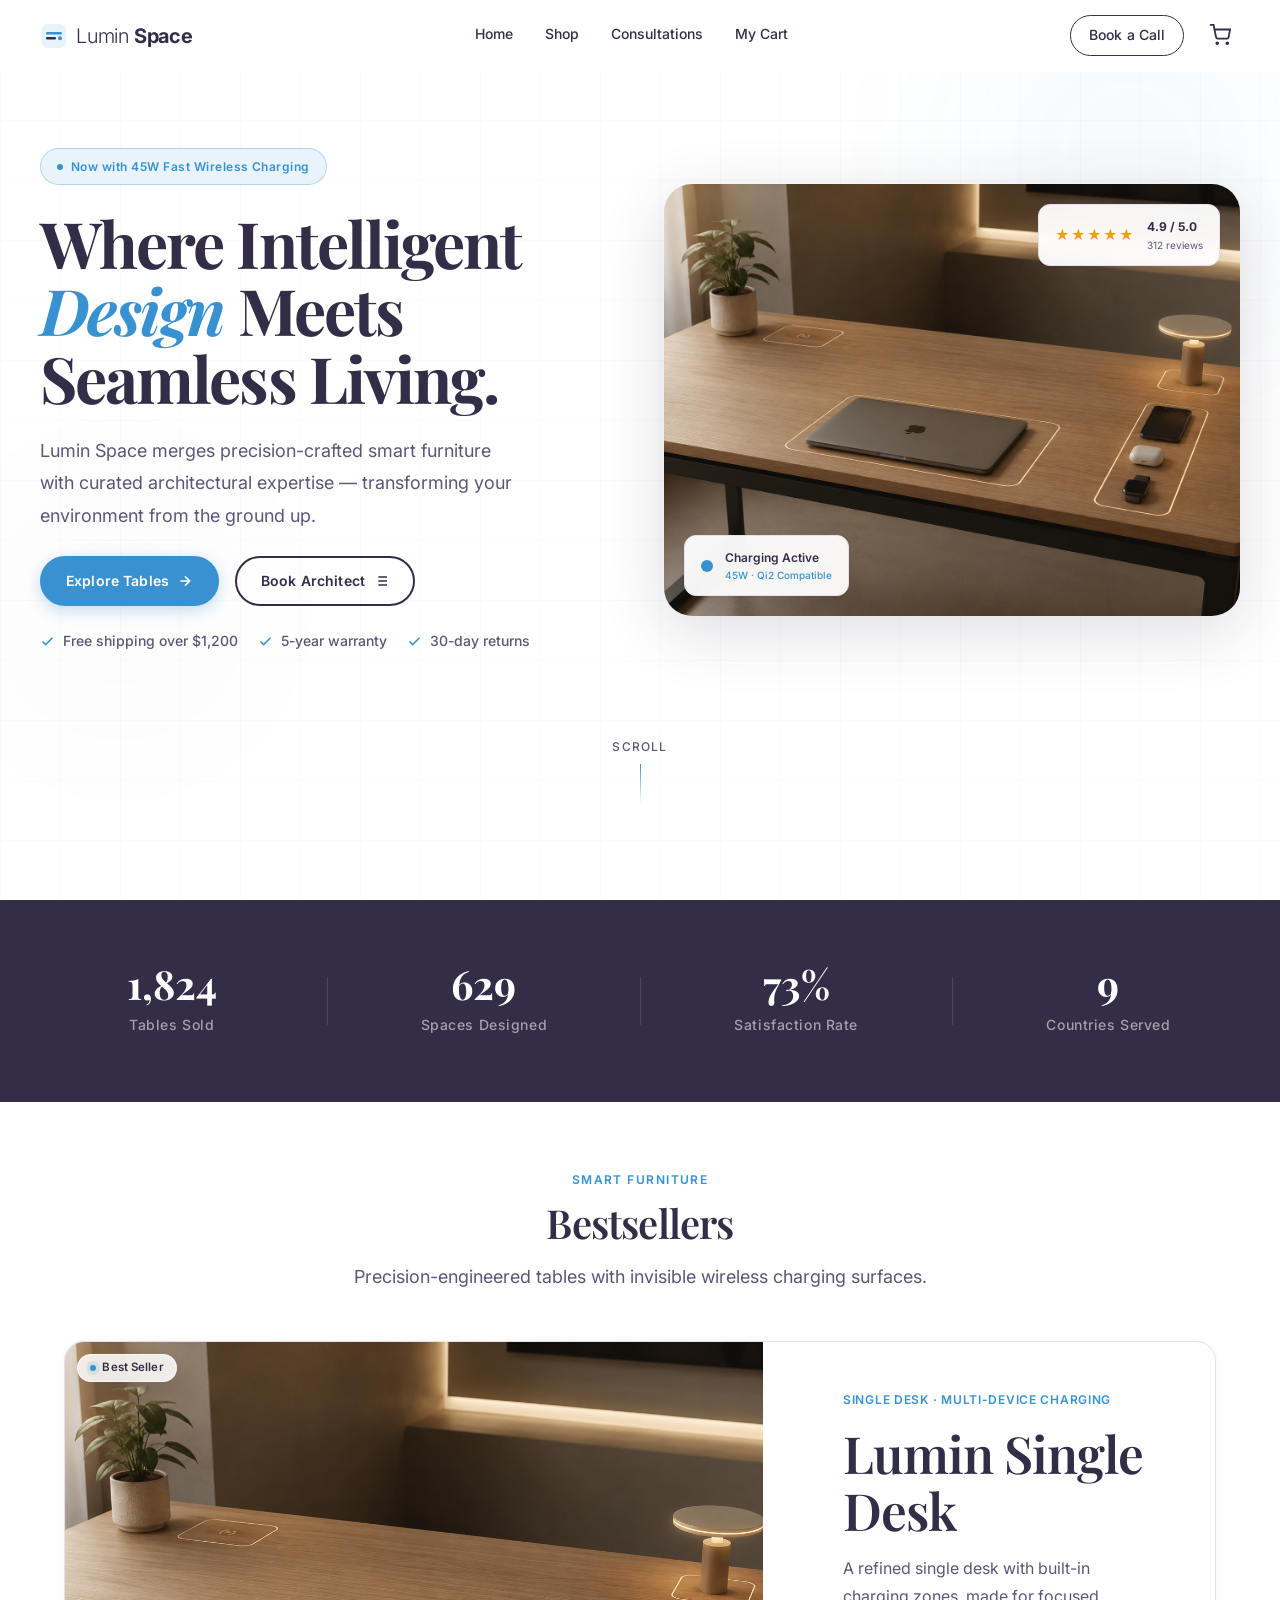
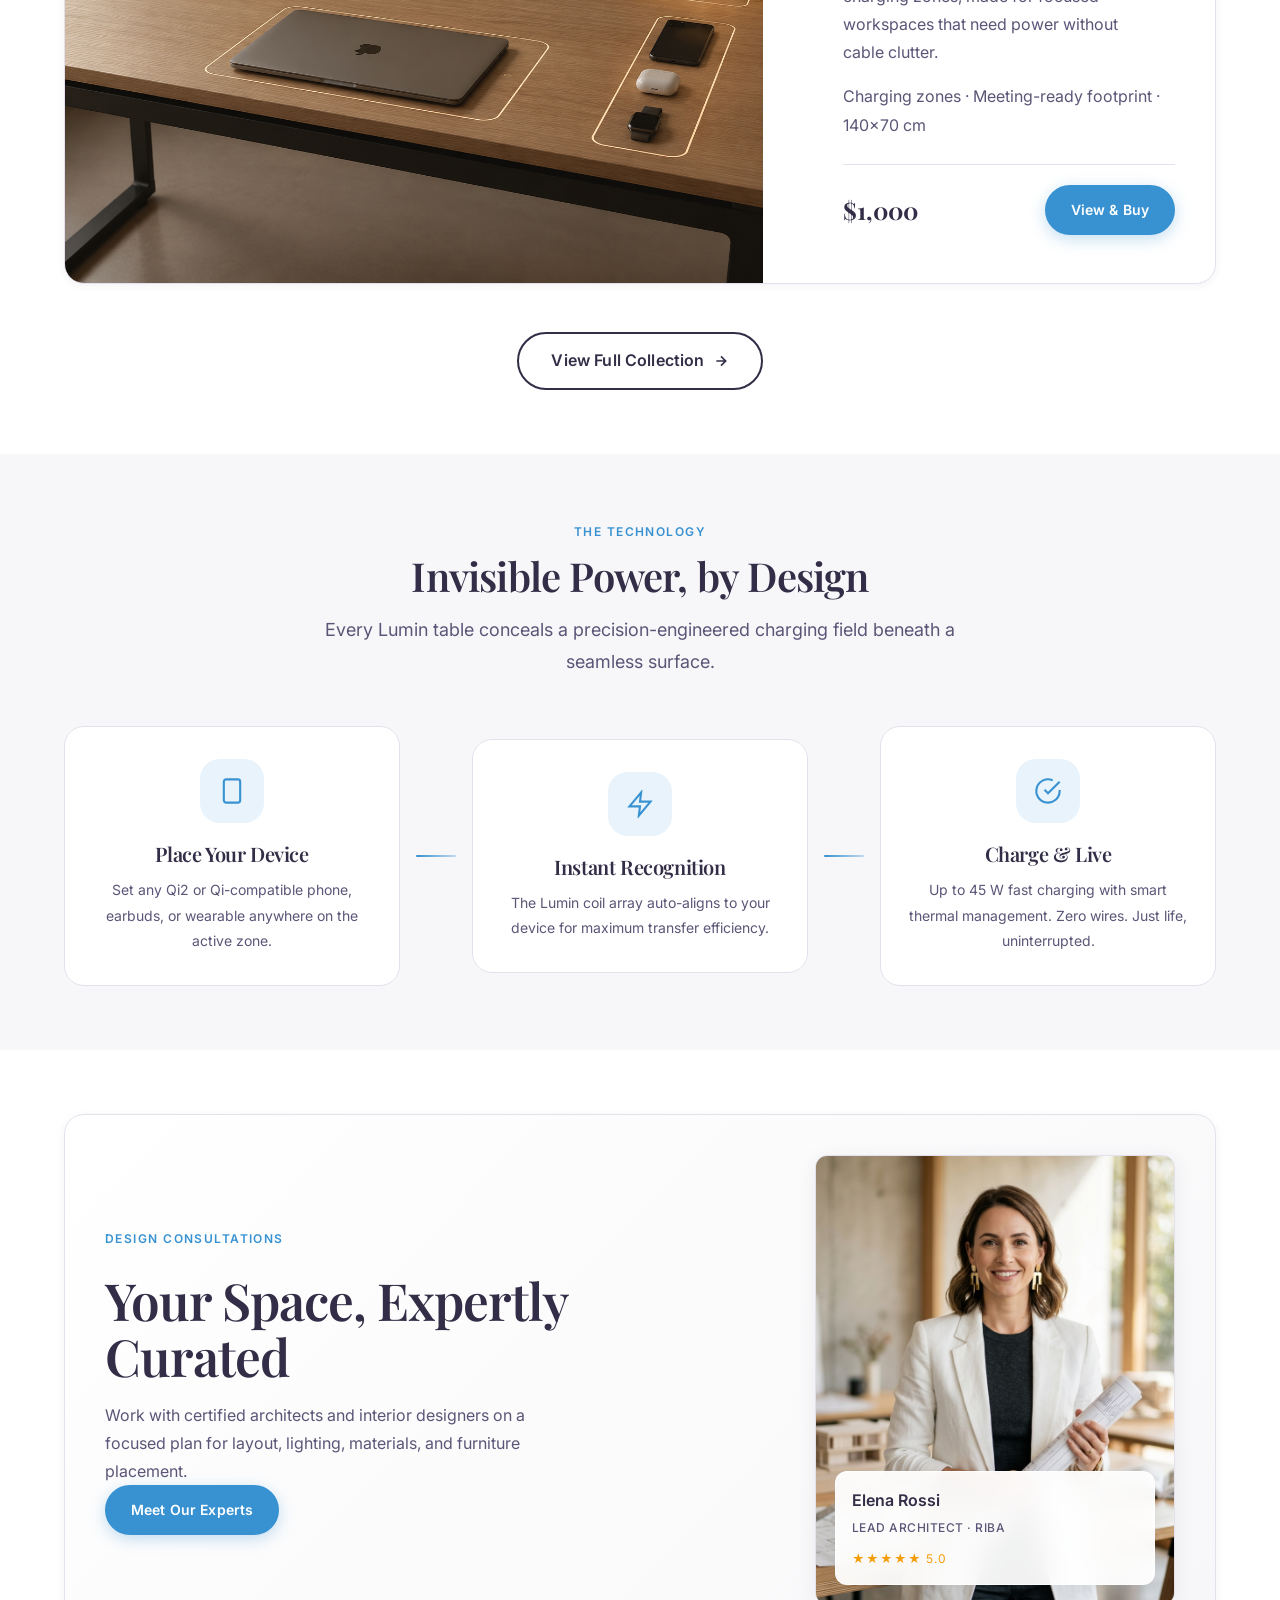
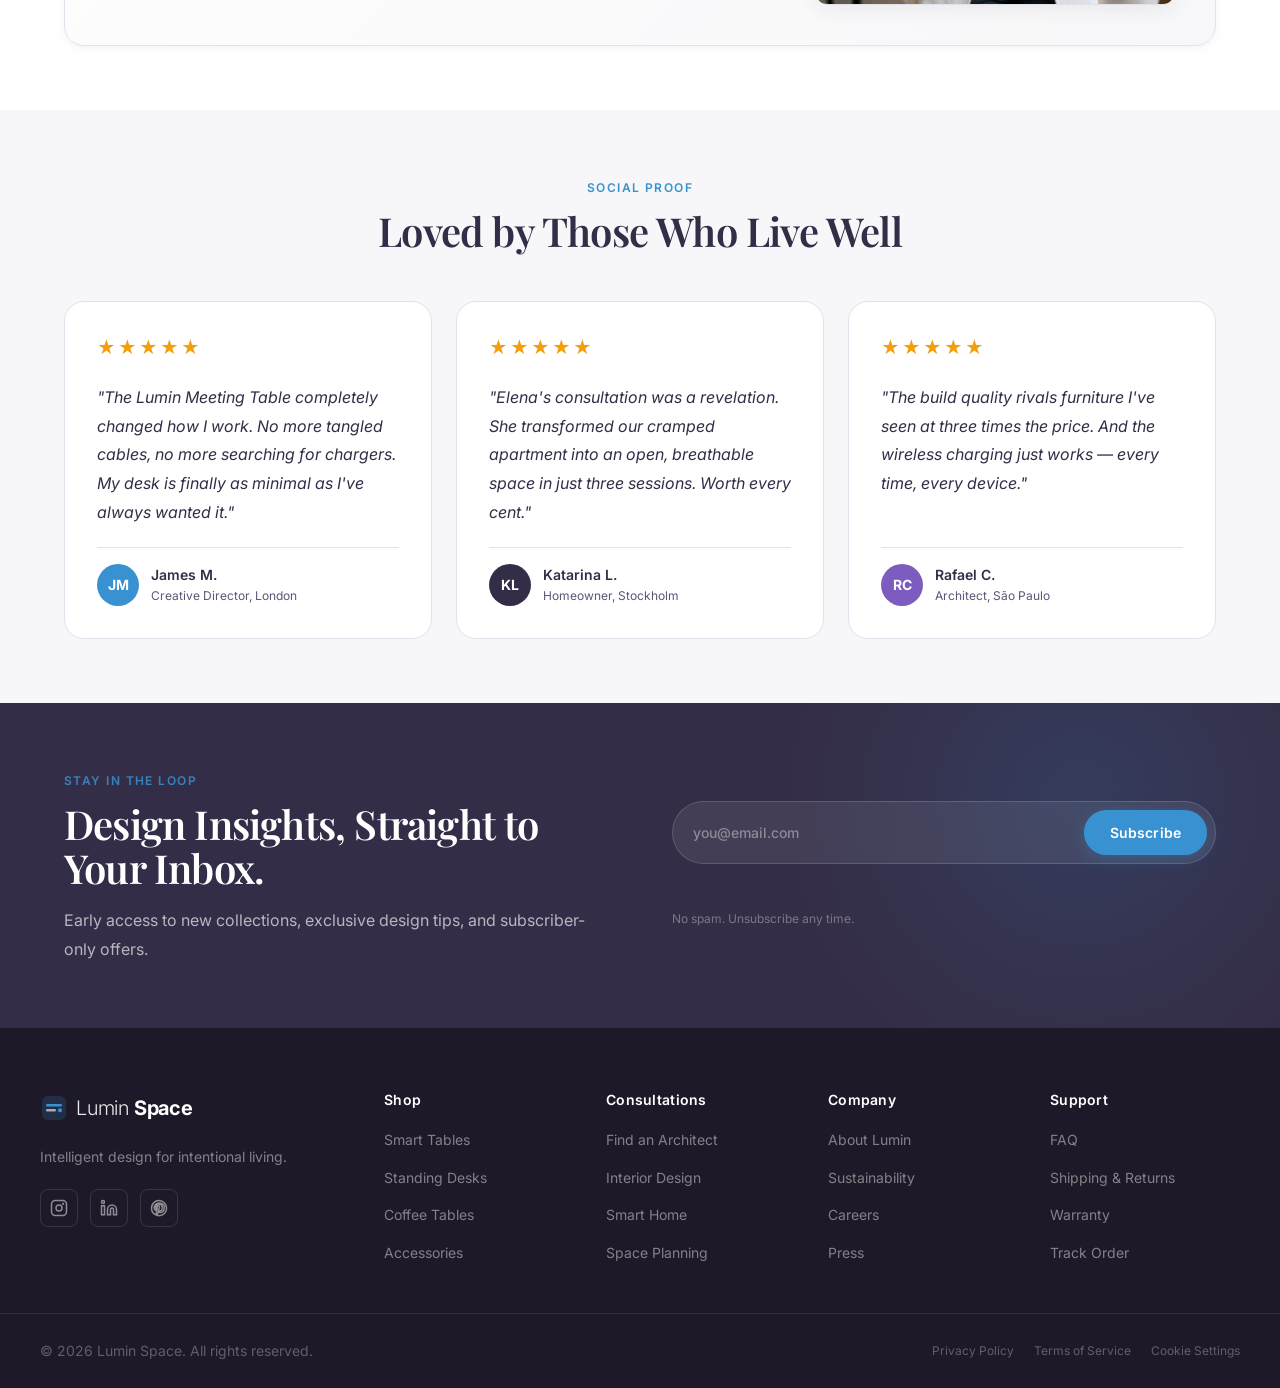
==== index.html @ c90c3e79 "Upload website" ====
<!DOCTYPE html>
<html lang="en">
<head>
  <meta charset="UTF-8" />
  <meta name="viewport" content="width=device-width, initial-scale=1.0" />
  <title>Lumin Space – Where Intelligent Design Meets Seamless Living</title>
  <meta name="description" content="Lumin Space fuses wireless-charging smart furniture with expert architectural and interior design consultations. Explore our collection or book an architect today." />
  <link rel="preconnect" href="https://fonts.googleapis.com" />
  <link rel="preconnect" href="https://fonts.gstatic.com" crossorigin />
  <link href="https://fonts.googleapis.com/css2?family=Inter:wght@300;400;500;600;700&family=Playfair+Display:ital,wght@0,400;0,500;0,600;0,700;1,400;1,600&display=swap" rel="stylesheet" />
  <link rel="stylesheet" href="style.css" />
  <!-- Components injects navbar + footer BEFORE store/ui initialise -->
  <script src="js/components.js"></script>
</head>
<body>

<main>
  <!-- ═══════════════════════════════════════
       HERO
  ═══════════════════════════════════════ -->
  <section class="hero" id="hero" aria-label="Hero banner">
    <div class="hero-bg-grid" aria-hidden="true"></div>
    <div class="hero-blob hero-blob--1" aria-hidden="true"></div>
    <div class="hero-blob hero-blob--2" aria-hidden="true"></div>

    <div class="hero-container">
      <div class="hero-content">
        <div class="hero-badge">
          <span class="badge-dot" aria-hidden="true"></span>
          Now with 45W Fast Wireless Charging
        </div>

        <h1 class="hero-headline">
          Where Intelligent<br />
          <em class="hero-headline--accent">Design</em> Meets<br />
          Seamless Living.
        </h1>

        <p class="hero-subtext">
          Lumin Space merges precision-crafted smart furniture with curated
          architectural expertise — transforming your environment from the ground up.
        </p>

        <div class="hero-ctas">
          <a href="shop.html" class="btn btn-primary" id="hero-explore-btn">
            Explore Tables
            <svg width="16" height="16" viewBox="0 0 24 24" fill="none" stroke="currentColor" stroke-width="2.5"><path d="M5 12h14M12 5l7 7-7 7"/></svg>
          </a>
          <a href="consultations.html" class="btn btn-ghost" id="hero-architect-btn">
            Book Architect
            <svg width="16" height="16" viewBox="0 0 24 24" fill="none" stroke="currentColor" stroke-width="2.5"><path d="M8 6h13M8 12h13M8 18h13M3 6h.01M3 12h.01M3 18h.01"/></svg>
          </a>
        </div>

        <div class="hero-trust">
          <div class="trust-item">
            <svg width="15" height="15" viewBox="0 0 24 24" fill="none" stroke="#3892d1" stroke-width="2.5"><polyline points="20 6 9 17 4 12"/></svg>
            Free shipping over $1,200
          </div>
          <div class="trust-item">
            <svg width="15" height="15" viewBox="0 0 24 24" fill="none" stroke="#3892d1" stroke-width="2.5"><polyline points="20 6 9 17 4 12"/></svg>
            5-year warranty
          </div>
          <div class="trust-item">
            <svg width="15" height="15" viewBox="0 0 24 24" fill="none" stroke="#3892d1" stroke-width="2.5"><polyline points="20 6 9 17 4 12"/></svg>
            30-day returns
          </div>
        </div>
      </div>

      <div class="hero-visual">
        <div class="hero-image-frame">
          <img
            src="assets/Lumin Single Desk.png"
            alt="Lumin Single Desk with invisible wireless charging surface in a bright modern interior"
            class="hero-img"
            loading="eager"
            fetchpriority="high"
          />
          <div class="charge-indicator" aria-label="Wireless charging active">
            <span class="charge-pulse" aria-hidden="true"></span>
            <div class="charge-info">
              <strong>Charging Active</strong>
              <span>45W · Qi2 Compatible</span>
            </div>
          </div>
          <div class="hero-rating-card" aria-label="4.9 / 5 from 312 reviews">
            <div class="rating-stars" aria-hidden="true">★★★★★</div>
            <div class="rating-info">
              <strong>4.9 / 5.0</strong>
              <span>312 reviews</span>
            </div>
          </div>
        </div>
      </div>
    </div>

    <div class="scroll-indicator" aria-hidden="true">
      <span>Scroll</span>
      <div class="scroll-line"></div>
    </div>
  </section>

  <!-- ═══════════════════════════════════════
       STATS BAR
  ═══════════════════════════════════════ -->
  <section class="stats-bar" aria-label="Brand statistics">
    <div class="stats-container">
      <div class="stat-item">
        <strong class="stat-number" data-target="2400">0</strong>
        <span class="stat-label">Tables Sold</span>
      </div>
      <div class="stat-divider" aria-hidden="true"></div>
      <div class="stat-item">
        <strong class="stat-number" data-target="840">0</strong>
        <span class="stat-label">Spaces Designed</span>
      </div>
      <div class="stat-divider" aria-hidden="true"></div>
      <div class="stat-item">
        <strong class="stat-number" data-target="98" data-suffix="%">0</strong>
        <span class="stat-label">Satisfaction Rate</span>
      </div>
      <div class="stat-divider" aria-hidden="true"></div>
      <div class="stat-item">
        <strong class="stat-number" data-target="12">0</strong>
        <span class="stat-label">Countries Served</span>
      </div>
    </div>
  </section>

  <!-- ═══════════════════════════════════════
       FEATURED PRODUCTS (PREVIEW)
  ═══════════════════════════════════════ -->
  <section class="shop-section" id="featured" aria-label="Featured products">
    <div class="section-container">
      <div class="section-header fade-in">
        <span class="section-label">Smart Furniture</span>
        <h2 class="section-title">Bestsellers</h2>
        <p class="section-subtitle">Precision-engineered tables with invisible wireless charging surfaces.</p>
      </div>

      <div class="featured-preview featured-preview--single fade-in">
        <article class="featured-card featured-card--hero">
          <div class="featured-card__img-wrap">
            <img src="assets/Lumin Single Desk.png" alt="Lumin Single Desk" loading="lazy" />
            <span class="product-badge-featured">Best Seller</span>
          </div>
          <div class="featured-card__info">
            <span class="product-category">Single Desk · Multi-Device Charging</span>
            <h3>Lumin Single Desk</h3>
            <p class="featured-card__description">A refined single desk with built-in charging zones, made for focused workspaces that need power without cable clutter.</p>
            <p>Charging zones · Meeting-ready footprint · 140×70 cm</p>
            <div class="featured-card__footer">
              <strong class="price-main">$1,000</strong>
              <a href="shop.html#apex-pro" class="btn btn-primary btn-sm">View &amp; Buy</a>
            </div>
          </div>
        </article>

        <div class="featured-card">
          <div class="featured-card__img-wrap">
            <img src="assets/Lumin Single Desk.png" alt="Lumin Single Desk" loading="lazy" />
            <span class="product-badge">New Arrival</span>
          </div>
          <div class="featured-card__info">
            <span class="product-category">Single Desk · Workstation</span>
            <h3>Lumin Single Desk</h3>
            <p>Wireless + USB-C power · Clean workstation · 160×80 cm</p>
            <div class="featured-card__footer">
              <strong class="price-main">$500</strong>
              <a href="shop.html#desk" class="btn btn-primary btn-sm">View &amp; Buy</a>
            </div>
          </div>
        </div>
        <div class="featured-card">
          <div class="featured-card__img-wrap">
            <img src="assets/Lumin Nightstand.png" alt="Lumin Nightstand" loading="lazy" />
            <span class="product-badge">Popular</span>
          </div>
          <div class="featured-card__info">
            <span class="product-category">Nightstand · Lamp + Charging</span>
            <h3>Lumin Nightstand</h3>
            <p>Wireless charging surface · Soft bedside lamp</p>
            <div class="featured-card__footer">
              <strong class="price-main">$200</strong>
              <a href="shop.html#nightstand" class="btn btn-primary btn-sm">View &amp; Buy</a>
            </div>
          </div>
        </div>
        <div class="featured-card">
          <div class="featured-card__img-wrap">
            <img src="assets/Egglamp.png" alt="Lumin Egg Lamp" loading="lazy" />
          </div>
          <div class="featured-card__info">
            <span class="product-category">Egg Lamp · Charging Dock</span>
            <h3>Lumin Egg Lamp</h3>
            <p>Soft diffused glow · Phone-ready wireless dock</p>
            <div class="featured-card__footer">
              <strong class="price-main">$10</strong>
              <a href="shop.html#egg-lamp" class="btn btn-primary btn-sm">View &amp; Buy</a>
            </div>
          </div>
        </div>
      </div>

      <div class="shop-cta-row fade-in">
        <a href="shop.html" class="btn btn-ghost btn-lg">
          View Full Collection
          <svg width="16" height="16" viewBox="0 0 24 24" fill="none" stroke="currentColor" stroke-width="2.5"><path d="M5 12h14M12 5l7 7-7 7"/></svg>
        </a>
      </div>
    </div>
  </section>

  <!-- ═══════════════════════════════════════
       HOW IT WORKS
  ═══════════════════════════════════════ -->
  <section class="how-it-works" id="how-it-works">
    <div class="section-container">
      <div class="section-header fade-in">
        <span class="section-label">The Technology</span>
        <h2 class="section-title">Invisible Power, by Design</h2>
        <p class="section-subtitle">Every Lumin table conceals a precision-engineered charging field beneath a seamless surface.</p>
      </div>
      <div class="how-grid">
        <div class="how-step fade-in">
          <div class="how-step__icon">
            <svg width="28" height="28" viewBox="0 0 24 24" fill="none" stroke="currentColor" stroke-width="1.8"><rect x="5" y="2" width="14" height="20" rx="2"/><line x1="12" y1="18" x2="12" y2="18.01"/></svg>
          </div>
          <h3>Place Your Device</h3>
          <p>Set any Qi2 or Qi-compatible phone, earbuds, or wearable anywhere on the active zone.</p>
        </div>
        <div class="how-step__connector" aria-hidden="true"></div>
        <div class="how-step fade-in">
          <div class="how-step__icon">
            <svg width="28" height="28" viewBox="0 0 24 24" fill="none" stroke="currentColor" stroke-width="1.8"><path d="M13 2L3 14h9l-1 8 10-12h-9l1-8z"/></svg>
          </div>
          <h3>Instant Recognition</h3>
          <p>The Lumin coil array auto-aligns to your device for maximum transfer efficiency.</p>
        </div>
        <div class="how-step__connector" aria-hidden="true"></div>
        <div class="how-step fade-in">
          <div class="how-step__icon">
            <svg width="28" height="28" viewBox="0 0 24 24" fill="none" stroke="currentColor" stroke-width="1.8"><path d="M22 11.08V12a10 10 0 1 1-5.93-9.14"/><polyline points="22 4 12 14.01 9 11.01"/></svg>
          </div>
          <h3>Charge &amp; Live</h3>
          <p>Up to 45
W fast charging with smart thermal management. Zero wires. Just life, uninterrupted.</p>
        </div>
      </div>
    </div>
  </section>

  <!-- ═══════════════════════════════════════
       CONSULTATION TEASER
  ═══════════════════════════════════════ -->
  <section class="consult-teaser" aria-label="Consultation teaser">
    <div class="section-container">
      <div class="consult-teaser__inner fade-in">
        <div class="consult-teaser__text">
          <span class="section-label">Design Consultations</span>
          <h2>Your Space, Expertly Curated</h2>
          <p>Work with certified architects and interior designers on a focused plan for layout, lighting, materials, and furniture placement.</p>
          <a href="consultations.html" class="btn btn-primary">Meet Our Experts</a>
        </div>
        <div class="consult-teaser__img-wrap">
          <img src="assets/architect_profile.png" alt="Elena Rossi, Lead Architect" loading="lazy" />
          <div class="consult-teaser__card">
            <strong>Elena Rossi</strong>
            <span>Lead Architect · RIBA</span>
            <div class="rating-stars">★★★★★ 5.0</div>
          </div>
        </div>
      </div>
    </div>
  </section>

  <!-- ═══════════════════════════════════════
       TESTIMONIALS
  ═══════════════════════════════════════ -->
  <section class="testimonials" id="about" aria-label="Testimonials">
    <div class="section-container">
      <div class="section-header fade-in">
        <span class="section-label">Social Proof</span>
        <h2 class="section-title">Loved by Those Who Live Well</h2>
      </div>
      <div class="testimonials-grid">
        <blockquote class="testimonial-card fade-in">
          <div class="testimonial-stars">★★★★★</div>
          <p>"The Lumin Meeting Table completely changed how I work. No more tangled cables, no more searching for chargers. My desk is finally as minimal as I've always wanted it."</p>
          <footer>
            <div class="testimonial-avatar testimonial-avatar--a">JM</div>
            <div><strong>James M.</strong><span>Creative Director, London</span></div>
          </footer>
        </blockquote>
        <blockquote class="testimonial-card fade-in">
          <div class="testimonial-stars">★★★★★</div>
          <p>"Elena's consultation was a revelation. She transformed our cramped apartment into an open, breathable space in just three sessions. Worth every cent."</p>
          <footer>
            <div class="testimonial-avatar testimonial-avatar--b">KL</div>
            <div><strong>Katarina L.</strong><span>Homeowner, Stockholm</span></div>
          </footer>
        </blockquote>
        <blockquote class="testimonial-card fade-in">
          <div class="testimonial-stars">★★★★★</div>
          <p>"The build quality rivals furniture I've seen at three times the price. And the wireless charging just works — every time, every device."</p>
          <footer>
            <div class="testimonial-avatar testimonial-avatar--c">RC</div>
            <div><strong>Rafael C.</strong><span>Architect, São Paulo</span></div>
          </footer>
        </blockquote>
      </div>
    </div>
  </section>

  <!-- ═══════════════════════════════════════
       NEWSLETTER
  ═══════════════════════════════════════ -->
  <section class="cta-band" id="contact">
    <div class="section-container">
      <div class="cta-band__inner">
        <div class="cta-band__text">
          <span class="section-label section-label--light">Stay in the Loop</span>
          <h2>Design Insights, Straight to Your Inbox.</h2>
          <p>Early access to new collections, exclusive design tips, and subscriber-only offers.</p>
        </div>
        <form class="newsletter-form" id="newsletter-form" novalidate>
          <label for="newsletter-email" class="sr-only">Your email address</label>
          <div class="newsletter-input-wrap">
            <input type="email" id="newsletter-email" placeholder="you@email.com" class="newsletter-input" required />
            <button type="submit" class="btn btn-primary">Subscribe</button>
          </div>
          <p class="newsletter-status" id="newsletter-status" role="status" aria-live="polite"></p>
          <p class="newsletter-note">No spam. Unsubscribe any time.</p>
        </form>
      </div>
    </div>
  </section>
</main>

<script src="js/store.js"></script>
<script src="js/ui.js"></script>
</body>
</html>
---- style.css ----
/* =========================================================
   LUMIN SPACE — Master Stylesheet
   Version: 1.0
   Structure:
     1. Design Tokens & CSS Custom Properties
     2. CSS Reset & Base
     3. Typography
     4. Utilities
     5. Components (Buttons, Cards, Badges)
     6. Layout Containers
     7. Navigation
     8. Hero Section
     9. Stats Bar
    10. Shop / E-Commerce Section
    11. How It Works
    12. Consultations / Marketplace
    13. Testimonials
    14. CTA Band / Newsletter
    15. Footer
    16. Cart Drawer
    17. Toast Notification
    18. Animations & Keyframes
    19. Responsive Overrides
   ========================================================= */

/* =========================================================
   1. DESIGN TOKENS
   ========================================================= */
:root {
  /* Brand Colors */
  --color-white: #ffffff;
  --color-accent: #3892d1;
  /* Tech Blue — CTA, active states */
  --color-accent-hover: #2878b8;
  /* Darker blue on hover */
  --color-accent-light: #e8f3fb;
  /* Soft tint for backgrounds */
  --color-deep: #342d47;
  /* Deep Purple — text, borders */
  --color-deep-light: #5c5577;
  /* Muted variant */
  --color-bg: #ffffff;
  --color-bg-alt: #f7f7f9;
  --color-bg-subtle: #f0eef5;
  --color-border: #e4e1ed;
  --color-border-dark: #342d47;

  /* Success / Warning / Error */
  --color-success: #22c55e;
  --color-warning: #f59e0b;
  --color-error: #ef4444;

  /* Typography */
  --font-sans: 'Inter', system-ui, -apple-system, sans-serif;
  --font-serif: 'Playfair Display', Georgia, serif;

  --text-xs: 0.75rem;
  /* 12px */
  --text-sm: 0.875rem;
  /* 14px */
  --text-base: 1rem;
  /* 16px */
  --text-md: 1.125rem;
  /* 18px */
  --text-lg: 1.25rem;
  /* 20px */
  --text-xl: 1.5rem;
  /* 24px */
  --text-2xl: 2rem;
  /* 32px */
  --text-3xl: 2.5rem;
  /* 40px */
  --text-4xl: 3.25rem;
  /* 52px */
  --text-5xl: 4rem;
  /* 64px */

  --fw-light: 300;
  --fw-regular: 400;
  --fw-medium: 500;
  --fw-semi: 600;
  --fw-bold: 700;

  --leading-tight: 1.1;
  --leading-snug: 1.3;
  --leading-normal: 1.6;
  --leading-loose: 1.8;

  /* Spacing (8px base) */
  --space-1: 0.25rem;
  /* 4px */
  --space-2: 0.5rem;
  /* 8px */
  --space-3: 0.75rem;
  /* 12px */
  --space-4: 1rem;
  /* 16px */
  --space-5: 1.25rem;
  /* 20px */
  --space-6: 1.5rem;
  /* 24px */
  --space-8: 2rem;
  /* 32px */
  --space-10: 2.5rem;
  /* 40px */
  --space-12: 3rem;
  /* 48px */
  --space-16: 4rem;
  /* 64px */
  --space-20: 5rem;
  /* 80px */
  --space-24: 6rem;
  /* 96px */
  --space-32: 8rem;
  /* 128px */

  /* Border Radius */
  --radius-sm: 4px;
  --radius-md: 8px;
  --radius-lg: 12px;
  --radius-xl: 20px;
  --radius-2xl: 28px;
  --radius-full: 9999px;

  /* Shadows */
  --shadow-xs: 0 1px 2px rgba(52, 45, 71, 0.04);
  --shadow-sm: 0 2px 8px rgba(52, 45, 71, 0.06);
  --shadow-md: 0 4px 20px rgba(52, 45, 71, 0.08);
  --shadow-lg: 0 8px 40px rgba(52, 45, 71, 0.12);
  --shadow-xl: 0 16px 64px rgba(52, 45, 71, 0.16);
  --shadow-accent: 0 8px 32px rgba(56, 146, 209, 0.25);

  /* Transitions */
  --transition-fast: 150ms ease;
  --transition-base: 250ms ease;
  --transition-slow: 400ms ease;
  --transition-bounce: 300ms cubic-bezier(0.34, 1.56, 0.64, 1);
  --page-transition-duration: 360ms;

  /* Layout */
  --nav-height: 72px;
  --container-max: 1280px;
  --container-pad: clamp(1.25rem, 5vw, 2.5rem);
}


/* =========================================================
   2. CSS RESET & BASE
   ========================================================= */
*,
*::before,
*::after {
  box-sizing: border-box;
  margin: 0;
  padding: 0;
}

html {
  scroll-behavior: smooth;
  -webkit-text-size-adjust: 100%;
  font-size: 16px;
}

body {
  font-family: var(--font-sans);
  font-size: var(--text-base);
  line-height: var(--leading-normal);
  color: var(--color-deep);
  background-color: var(--color-bg);
  -webkit-font-smoothing: antialiased;
  -moz-osx-font-smoothing: grayscale;
  overflow-x: hidden;
}

/* Page transition (fade out on navigation) */
body.page-transitioning {
  transition: opacity var(--page-transition-duration) ease;
  opacity: 0;
}

img,
video {
  display: block;
  max-width: 100%;
  height: auto;
}

a {
  color: inherit;
  text-decoration: none;
}

button {
  cursor: pointer;
  font-family: inherit;
  border: none;
  background: none;
}

ul {
  list-style: none;
}

input,
textarea {
  font-family: inherit;
  font-size: inherit;
}

/* Screen-reader only utility */
.sr-only {
  position: absolute;
  width: 1px;
  height: 1px;
  padding: 0;
  margin: -1px;
  overflow: hidden;
  clip: rect(0, 0, 0, 0);
  white-space: nowrap;
  border: 0;
}


/* =========================================================
   3. TYPOGRAPHY
   ========================================================= */
h1,
h2,
h3,
h4,
h5,
h6 {
  font-family: var(--font-serif);
  font-weight: var(--fw-semi);
  color: var(--color-deep);
  line-height: var(--leading-tight);
  letter-spacing: -0.02em;
}

p {
  color: var(--color-deep-light);
  line-height: var(--leading-loose);
}

strong {
  font-weight: var(--fw-semi);
  color: var(--color-deep);
}


/* =========================================================
   4. UTILITIES
   ========================================================= */

/* Fade-in on scroll */
.fade-in {
  opacity: 0;
  transform: translateY(24px);
  transition: opacity 0.6s ease, transform 0.6s ease;
}

.fade-in.visible {
  opacity: 1;
  transform: translateY(0);
}

/* Staggered delays */
.fade-in:nth-child(2) {
  transition-delay: 0.1s;
}

.fade-in:nth-child(3) {
  transition-delay: 0.2s;
}

.fade-in:nth-child(4) {
  transition-delay: 0.3s;
}


/* =========================================================
   5. COMPONENTS
   ========================================================= */

/* --- Buttons -------------------------------------------- */
.btn {
  display: inline-flex;
  align-items: center;
  gap: var(--space-2);
  padding: 0.75rem 1.5rem;
  border-radius: var(--radius-full);
  font-size: var(--text-sm);
  font-weight: var(--fw-semi);
  font-family: var(--font-sans);
  letter-spacing: 0.01em;
  transition: all var(--transition-base);
  cursor: pointer;
  border: 2px solid transparent;
  white-space: nowrap;
  text-decoration: none;
}

/* Primary – Tech Blue fill */
.btn-primary {
  background: var(--color-accent);
  color: var(--color-white);
  border-color: var(--color-accent);
  box-shadow: 0 4px 16px rgba(56, 146, 209, 0.3);
}

.btn-primary:hover {
  background: var(--color-accent-hover);
  border-color: var(--color-accent-hover);
  box-shadow: var(--shadow-accent);
  transform: translateY(-1px);
}

.btn-primary:active {
  transform: translateY(0);
  box-shadow: none;
}

.btn-primary:disabled {
  opacity: 0.45;
  cursor: not-allowed;
  transform: none;
  box-shadow: none;
}

/* Ghost – Deep Purple outline */
.btn-ghost {
  background: transparent;
  color: var(--color-deep);
  border-color: var(--color-border-dark);
}

.btn-ghost:hover {
  background: var(--color-deep);
  color: var(--color-white);
  transform: translateY(-1px);
}

/* Outline – subdued border */
.btn-outline {
  background: transparent;
  color: var(--color-accent);
  border-color: var(--color-accent);
}

.btn-outline:hover {
  background: var(--color-accent);
  color: var(--color-white);
  transform: translateY(-1px);
}

/* Small outline for nav */
.btn-outline-sm {
  padding: 0.5rem 1.1rem;
  border-radius: var(--radius-full);
  font-size: var(--text-sm);
  font-weight: var(--fw-medium);
  border: 1.5px solid var(--color-border-dark);
  color: var(--color-deep);
  transition: all var(--transition-base);
}

.btn-outline-sm:hover {
  background: var(--color-deep);
  color: var(--color-white);
}

/* Large size */
.btn-lg {
  padding: 0.9rem 2rem;
  font-size: var(--text-base);
}

/* Full width */
.btn-full {
  width: 100%;
  justify-content: center;
}

/* Section labels */
.section-label {
  display: inline-block;
  font-size: var(--text-xs);
  font-weight: var(--fw-semi);
  letter-spacing: 0.12em;
  text-transform: uppercase;
  color: var(--color-accent);
  margin-bottom: var(--space-3);
}

.section-label--light {
  color: rgba(56, 146, 209, 0.85);
}

.section-header {
  text-align: center;
  max-width: 640px;
  margin: 0 auto var(--space-12);
}

.section-title {
  font-size: clamp(var(--text-2xl), 4vw, var(--text-3xl));
  margin-bottom: var(--space-4);
}

.section-subtitle {
  font-size: var(--text-md);
  line-height: var(--leading-loose);
}

/* Tags */
.tag {
  display: inline-block;
  padding: 0.25rem 0.75rem;
  border-radius: var(--radius-full);
  font-size: var(--text-xs);
  font-weight: var(--fw-medium);
  background: var(--color-accent-light);
  color: var(--color-accent);
  border: 1px solid rgba(56, 146, 209, 0.2);
}


/* =========================================================
   6. LAYOUT CONTAINERS
   ========================================================= */
.nav-container,
.hero-container,
.stats-container,
.section-container,
.footer-container {
  width: 100%;
  max-width: var(--container-max);
  margin: 0 auto;
  padding: 0 var(--container-pad);
}


/* =========================================================
   7. NAVIGATION
   ========================================================= */
.navbar {
  position: fixed;
  top: 0;
  left: 0;
  right: 0;
  z-index: 900;
  height: var(--nav-height);
  background: rgba(255, 255, 255, 0.92);
  backdrop-filter: blur(16px);
  -webkit-backdrop-filter: blur(16px);
  border-bottom: 1px solid transparent;
  transition: border-color var(--transition-base), box-shadow var(--transition-base);
}

/* Scrolled state — added via JS */
.navbar.scrolled {
  border-bottom-color: var(--color-border);
  box-shadow: var(--shadow-sm);
}

.nav-container {
  height: 100%;
  display: flex;
  align-items: center;
  justify-content: space-between;
  gap: var(--space-6);
}

/* Logo */
.nav-logo {
  display: flex;
  align-items: center;
  gap: var(--space-2);
  flex-shrink: 0;
}

.logo-icon {
  display: flex;
  align-items: center;
}

.logo-text {
  font-family: var(--font-sans);
  font-size: var(--text-lg);
  font-weight: var(--fw-light);
  color: var(--color-deep);
  letter-spacing: -0.01em;
}

.logo-text strong {
  font-weight: var(--fw-bold);
  color: var(--color-deep);
}

.logo-text--light {
  color: rgba(255, 255, 255, 0.9);
}

.logo-text--light strong {
  color: var(--color-white);
}

/* Desktop nav links */
.nav-links {
  display: flex;
  align-items: center;
  gap: var(--space-8);
}

.nav-link {
  font-size: var(--text-sm);
  font-weight: var(--fw-medium);
  color: var(--color-deep);
  position: relative;
  padding-bottom: 2px;
  transition: color var(--transition-fast);
}

.nav-link::after {
  content: '';
  position: absolute;
  bottom: -2px;
  left: 0;
  width: 0;
  height: 2px;
  background: var(--color-accent);
  border-radius: var(--radius-full);
  transition: width var(--transition-base);
}

.nav-link:hover {
  color: var(--color-accent);
}

.nav-link:hover::after {
  width: 100%;
}

/* Nav action area */
.nav-actions {
  display: flex;
  align-items: center;
  gap: var(--space-4);
}

/* Cart toggle button */
.cart-toggle {
  position: relative;
  display: flex;
  align-items: center;
  justify-content: center;
  width: 40px;
  height: 40px;
  border-radius: var(--radius-md);
  color: var(--color-deep);
  transition: background var(--transition-fast), color var(--transition-fast);
}

.cart-toggle:hover {
  background: var(--color-accent-light);
  color: var(--color-accent);
}

.cart-badge {
  position: absolute;
  top: 4px;
  right: 4px;
  min-width: 16px;
  height: 16px;
  padding: 0 4px;
  border-radius: var(--radius-full);
  background: var(--color-accent);
  color: var(--color-white);
  font-size: 10px;
  font-weight: var(--fw-bold);
  display: flex;
  align-items: center;
  justify-content: center;
  line-height: 1;
}

.cart-badge[data-count="0"] {
  opacity: 0;
  transform: scale(0);
  transition: opacity var(--transition-bounce), transform var(--transition-bounce);
}

/* Hamburger */
.hamburger {
  display: none;
  flex-direction: column;
  gap: 5px;
  width: 36px;
  height: 36px;
  align-items: center;
  justify-content: center;
  border-radius: var(--radius-md);
  transition: background var(--transition-fast);
}

.hamburger:hover {
  background: var(--color-accent-light);
}

.hamburger span {
  display: block;
  width: 22px;
  height: 2px;
  background: var(--color-deep);
  border-radius: var(--radius-full);
  transition: transform var(--transition-base), opacity var(--transition-base);
}

.hamburger.open span:nth-child(1) {
  transform: translateY(7px) rotate(45deg);
}

.hamburger.open span:nth-child(2) {
  opacity: 0;
}

.hamburger.open span:nth-child(3) {
  transform: translateY(-7px) rotate(-45deg);
}

/* Mobile menu */
.mobile-menu {
  display: none;
  flex-direction: column;
  background: var(--color-white);
  border-top: 1px solid var(--color-border);
  padding: var(--space-4) var(--container-pad);
  gap: var(--space-1);
  box-shadow: var(--shadow-md);
}

.mobile-menu.open {
  display: flex;
}

.mobile-link {
  display: block;
  padding: var(--space-3) var(--space-2);
  font-size: var(--text-base);
  font-weight: var(--fw-medium);
  color: var(--color-deep);
  border-radius: var(--radius-md);
  transition: background var(--transition-fast), color var(--transition-fast);
}

.mobile-link:hover {
  background: var(--color-accent-light);
  color: var(--color-accent);
}

.mobile-link--accent {
  color: var(--color-accent);
  font-weight: var(--fw-semi);
}


/* =========================================================
   8. HERO SECTION
   ========================================================= */
.hero {
  min-height: 100vh;
  padding-top: var(--nav-height);
  display: flex;
  flex-direction: column;
  position: relative;
  overflow: hidden;
  background: var(--color-white);
}

/* Decorative subtle grid overlay */
.hero-bg-grid {
  position: absolute;
  inset: 0;
  background-image:
    linear-gradient(rgba(52, 45, 71, 0.025) 1px, transparent 1px),
    linear-gradient(90deg, rgba(52, 45, 71, 0.025) 1px, transparent 1px);
  background-size: 60px 60px;
  pointer-events: none;
}

/* Blob decorations */
.hero-blob {
  position: absolute;
  border-radius: 50%;
  filter: blur(80px);
  pointer-events: none;
  opacity: 0.35;
}

.hero-blob--1 {
  width: 500px;
  height: 500px;
  background: radial-gradient(circle, rgba(56, 146, 209, 0.18) 0%, transparent 70%);
  top: -100px;
  right: -100px;
  animation: blobFloat 8s ease-in-out infinite;
}

.hero-blob--2 {
  width: 400px;
  height: 400px;
  background: radial-gradient(circle, rgba(52, 45, 71, 0.08) 0%, transparent 70%);
  bottom: 10%;
  left: -80px;
  animation: blobFloat 10s ease-in-out infinite 2s;
}

.hero-container {
  flex: 1;
  display: grid;
  grid-template-columns: 1fr 1fr;
  align-items: center;
  gap: var(--space-12);
  padding-top: var(--space-16);
  padding-bottom: var(--space-16);
}

/* Hero Content (left) */
.hero-content {
  display: flex;
  flex-direction: column;
  gap: var(--space-6);
  z-index: 1;
}

/* Badge pill */
.hero-badge {
  display: inline-flex;
  align-items: center;
  gap: var(--space-2);
  padding: var(--space-2) var(--space-4);
  border-radius: var(--radius-full);
  background: var(--color-accent-light);
  border: 1px solid rgba(56, 146, 209, 0.3);
  font-size: var(--text-xs);
  font-weight: var(--fw-semi);
  color: var(--color-accent);
  letter-spacing: 0.04em;
  width: fit-content;
}

.badge-dot {
  width: 6px;
  height: 6px;
  border-radius: 50%;
  background: var(--color-accent);
  animation: pulse 2s ease-in-out infinite;
}

/* Hero headline */
.hero-headline {
  font-family: var(--font-serif);
  font-size: clamp(2.4rem, 5.5vw, var(--text-5xl));
  font-weight: var(--fw-bold);
  line-height: 1.05;
  letter-spacing: -0.03em;
  color: var(--color-deep);
}

.hero-headline--accent {
  font-style: italic;
  color: var(--color-accent);
}

/* Subtext */
.hero-subtext {
  font-size: var(--text-md);
  color: var(--color-deep-light);
  line-height: var(--leading-loose);
  max-width: 480px;
}

/* CTA buttons */
.hero-ctas {
  display: flex;
  flex-wrap: wrap;
  gap: var(--space-4);
}

/* Trust signals */
.hero-trust {
  display: flex;
  flex-wrap: wrap;
  gap: var(--space-5);
}

.trust-item {
  display: flex;
  align-items: center;
  gap: var(--space-2);
  font-size: var(--text-sm);
  color: var(--color-deep-light);
  font-weight: var(--fw-medium);
}

/* Hero visual (right) */
.hero-visual {
  position: relative;
  z-index: 1;
}

.hero-image-frame {
  position: relative;
  border-radius: var(--radius-2xl);
  overflow: hidden;
  box-shadow: var(--shadow-xl);
  background: var(--color-bg-alt);
  aspect-ratio: 4/3;
}

.hero-img {
  width: 100%;
  height: 100%;
  object-fit: cover;
  transition: transform 0.8s ease;
}

.hero-image-frame:hover .hero-img {
  transform: scale(1.03);
}

/* Floating charge indicator card */
.charge-indicator {
  position: absolute;
  bottom: var(--space-5);
  left: var(--space-5);
  display: flex;
  align-items: center;
  gap: var(--space-3);
  background: rgba(255, 255, 255, 0.95);
  backdrop-filter: blur(12px);
  border: 1px solid var(--color-border);
  border-radius: var(--radius-lg);
  padding: var(--space-3) var(--space-4);
  box-shadow: var(--shadow-md);
}

.charge-pulse {
  width: 12px;
  height: 12px;
  border-radius: 50%;
  background: var(--color-accent);
  flex-shrink: 0;
  animation: pulse 2s ease-in-out infinite;
  box-shadow: 0 0 0 0 rgba(56, 146, 209, 0.4);
}

.charge-info strong {
  display: block;
  font-size: var(--text-xs);
  font-weight: var(--fw-semi);
  color: var(--color-deep);
}

.charge-info span {
  display: block;
  font-size: 10px;
  color: var(--color-accent);
  font-weight: var(--fw-medium);
}

/* Floating rating card */
.hero-rating-card {
  position: absolute;
  top: var(--space-5);
  right: var(--space-5);
  display: flex;
  align-items: center;
  gap: var(--space-3);
  background: rgba(255, 255, 255, 0.95);
  backdrop-filter: blur(12px);
  border: 1px solid var(--color-border);
  border-radius: var(--radius-lg);
  padding: var(--space-3) var(--space-4);
  box-shadow: var(--shadow-md);
}

.rating-stars {
  font-size: var(--text-sm);
  color: #f59e0b;
  letter-spacing: 1px;
}

.rating-info strong {
  display: block;
  font-size: var(--text-xs);
  font-weight: var(--fw-bold);
  color: var(--color-deep);
}

.rating-info span {
  display: block;
  font-size: 10px;
  color: var(--color-deep-light);
}

/* Scroll indicator */
.scroll-indicator {
  display: flex;
  flex-direction: column;
  align-items: center;
  gap: var(--space-2);
  padding-bottom: var(--space-8);
  font-size: var(--text-xs);
  color: var(--color-deep-light);
  letter-spacing: 0.1em;
  text-transform: uppercase;
  font-weight: var(--fw-medium);
}

.scroll-line {
  width: 1px;
  height: 40px;
  background: linear-gradient(to bottom, var(--color-accent), transparent);
  animation: scrollLine 2s ease-in-out infinite;
}


/* =========================================================
   9. STATS BAR
   ========================================================= */
.stats-bar {
  background: var(--color-deep);
  padding: var(--space-10) 0;
}

.stats-container {
  display: flex;
  align-items: center;
  justify-content: space-between;
  flex-wrap: wrap;
  gap: var(--space-6);
}

.stat-item {
  text-align: center;
  flex: 1;
  min-width: 120px;
}

.stat-number {
  display: block;
  font-family: var(--font-serif);
  font-size: clamp(var(--text-2xl), 3.5vw, var(--text-3xl));
  font-weight: var(--fw-bold);
  color: var(--color-white);
  line-height: 1;
  margin-bottom: var(--space-2);
}

.stat-label {
  font-size: var(--text-sm);
  color: rgba(255, 255, 255, 0.55);
  font-weight: var(--fw-medium);
  letter-spacing: 0.04em;
}

.stat-divider {
  width: 1px;
  height: 48px;
  background: rgba(255, 255, 255, 0.12);
  flex-shrink: 0;
}


/* =========================================================
   10. SHOP / E-COMMERCE SECTION
   ========================================================= */
.shop-section {
  padding: var(--space-24) 0;
  background: var(--color-bg);
}

/* Products grid: 1 large featured + 2 smaller side-by-side */
.products-grid {
  display: grid;
  grid-template-columns: 1.4fr 1fr 1fr;
  gap: var(--space-6);
  margin-bottom: var(--space-12);
}

/* ---- Product Card ---- */
.product-card {
  background: var(--color-white);
  border: 1px solid var(--color-border);
  border-radius: var(--radius-xl);
  overflow: hidden;
  display: flex;
  flex-direction: column;
  transition: transform var(--transition-base), box-shadow var(--transition-base), border-color var(--transition-base);
}

.product-card:hover {
  transform: translateY(-4px);
  box-shadow: var(--shadow-lg);
  border-color: rgba(56, 146, 209, 0.3);
}

/* Product Media */
.product-media {
  position: relative;
  overflow: hidden;
  background: var(--color-bg-alt);
  aspect-ratio: 4/3;
}

.product-media--compact {
  aspect-ratio: 16/9;
}

.product-img {
  width: 100%;
  height: 100%;
  object-fit: cover;
  transition: transform 0.6s ease;
}

.product-card:hover .product-img {
  transform: scale(1.04);
}

/* Wireless charging zone overlay — hidden by default, revealed on hover */
.charge-zone-overlay {
  position: absolute;
  inset: 0;
  display: flex;
  align-items: center;
  justify-content: space-around;
  background: rgba(15, 23, 42, 0.35);
  opacity: 0;
  transition: opacity var(--transition-slow);
  pointer-events: none;
}

.product-card:hover .charge-zone-overlay {
  opacity: 1;
}

.charge-zone {
  display: flex;
  flex-direction: column;
  align-items: center;
  gap: var(--space-2);
}

.charge-zone__label {
  font-size: var(--text-xs);
  font-weight: var(--fw-bold);
  color: var(--color-white);
  background: var(--color-accent);
  padding: 2px 8px;
  border-radius: var(--radius-full);
  letter-spacing: 0.04em;
}

.charge-zone__ring {
  width: 70px;
  height: 70px;
  border-radius: 50%;
  border: 2px solid var(--color-accent);
  box-shadow: 0 0 20px rgba(56, 146, 209, 0.6), inset 0 0 20px rgba(56, 146, 209, 0.2);
  animation: chargeRing 2s ease-in-out infinite;
}

.charge-zone--secondary .charge-zone__ring {
  width: 52px;
  height: 52px;
  border-color: rgba(56, 146, 209, 0.7);
}

/* Product badges */
.product-badge-featured,
.product-badge {
  position: absolute;
  top: var(--space-3);
  left: var(--space-3);
  z-index: 2;
  display: inline-flex;
  align-items: center;
  gap: 0.4rem;
  min-height: 28px;
  padding: 0.35rem 0.75rem;
  border-radius: var(--radius-full);
  border: 1px solid rgba(255, 255, 255, 0.68);
  box-shadow: 0 10px 24px rgba(20, 16, 35, 0.14);
  backdrop-filter: blur(14px);
  -webkit-backdrop-filter: blur(14px);
  font-size: 0.72rem;
  font-weight: var(--fw-semi);
  letter-spacing: 0.01em;
  line-height: 1;
}

.product-badge-featured {
  background: rgba(255, 255, 255, 0.86);
  color: var(--color-deep);
}

.product-badge {
  background: rgba(255, 255, 255, 0.8);
  color: var(--color-deep);
}

/* Quick-view hover overlay */
.product-quick-view {
  position: absolute;
  bottom: 0;
  left: 0;
  right: 0;
  padding: var(--space-4);
  display: flex;
  justify-content: center;
  transform: translateY(100%);
  transition: transform var(--transition-base);
}

.product-card:hover .product-quick-view {
  transform: translateY(0);
}

.quick-view-btn {
  padding: 0.5rem 1.5rem;
  background: rgba(255, 255, 255, 0.95);
  color: var(--color-deep);
  border-radius: var(--radius-full);
  font-size: var(--text-sm);
  font-weight: var(--fw-semi);
  backdrop-filter: blur(8px);
  transition: background var(--transition-fast);
}

.quick-view-btn:hover {
  background: var(--color-white);
}

/* Product Info */
.product-info {
  padding: var(--space-6);
  display: flex;
  flex-direction: column;
  gap: var(--space-4);
  flex: 1;
}

.product-meta {
  display: flex;
  justify-content: space-between;
  align-items: center;
  flex-wrap: wrap;
  gap: var(--space-2);
}

.product-category {
  font-size: var(--text-xs);
  font-weight: var(--fw-semi);
  color: var(--color-accent);
  letter-spacing: 0.06em;
  text-transform: uppercase;
}

.product-rating {
  display: flex;
  align-items: center;
  gap: var(--space-1);
}

.stars {
  color: #f59e0b;
  font-size: var(--text-sm);
  letter-spacing: 1px;
}

.rating-count {
  font-size: var(--text-xs);
  color: var(--color-deep-light);
}

.product-name {
  font-family: var(--font-serif);
  font-size: var(--text-xl);
  font-weight: var(--fw-bold);
  color: var(--color-deep);
  line-height: 1.2;
}

.product-tagline {
  font-size: var(--text-sm);
  color: var(--color-deep-light);
  line-height: var(--leading-normal);
  margin-top: -var(--space-2);
}

/* Tech Specs List */
.tech-specs {
  display: flex;
  flex-direction: column;
  gap: var(--space-3);
  padding: var(--space-4);
  background: var(--color-bg-alt);
  border-radius: var(--radius-lg);
  border: 1px solid var(--color-border);
}

.tech-specs--compact {
  padding: var(--space-3);
  gap: var(--space-2);
}

.spec-item {
  display: flex;
  align-items: flex-start;
  gap: var(--space-3);
}

.spec-icon {
  font-size: var(--text-base);
  flex-shrink: 0;
  margin-top: 2px;
}

.spec-item div {
  display: flex;
  flex-direction: column;
  gap: 1px;
}

.spec-item strong {
  font-size: var(--text-sm);
  font-weight: var(--fw-semi);
  color: var(--color-deep);
}

.spec-item span {
  font-size: var(--text-xs);
  color: var(--color-deep-light);
}

/* Finish Selector */
.finish-selector {
  display: flex;
  align-items: center;
  gap: var(--space-3);
  flex-wrap: wrap;
}

.finish-label {
  font-size: var(--text-sm);
  font-weight: var(--fw-medium);
  color: var(--color-deep-light);
}

.finish-options {
  display: flex;
  gap: var(--space-2);
}

.finish-swatch {
  width: 24px;
  height: 24px;
  border-radius: 50%;
  border: 2px solid transparent;
  transition: all var(--transition-fast);
  outline-offset: 2px;
}

.finish-swatch:hover,
.finish-swatch.active {
  outline: 2px solid var(--color-accent);
  transform: scale(1.15);
}

.finish-swatch--walnut {
  background: #7b5e40;
}

.finish-swatch--ebony {
  background: #1a1a1a;
}

.finish-swatch--ash {
  background: #e8e0d2;
  border: 1.5px solid var(--color-border);
}

.finish-swatch--concrete {
  background: #9e9e9e;
}

.finish-swatch--graphite {
  background: #3a3d42;
}

.finish-swatch--silver {
  background: #c7cbcf;
}

.finish-swatch--white {
  background: #f5f3ef;
  border: 1.5px solid var(--color-border);
}

.finish-swatch--matte-black {
  background: #1c1c1e;
}

.finish-selected-name {
  font-size: var(--text-xs);
  color: var(--color-deep-light);
  font-weight: var(--fw-medium);
}

/* Product Footer (price + add to cart) */
.product-footer {
  display: flex;
  align-items: center;
  justify-content: space-between;
  flex-wrap: wrap;
  gap: var(--space-4);
  padding-top: var(--space-4);
  border-top: 1px solid var(--color-border);
  margin-top: auto;
}

.product-price {
  display: flex;
  align-items: baseline;
  gap: var(--space-2);
  flex-wrap: wrap;
}

.price-main {
  font-family: var(--font-serif);
  font-size: var(--text-xl);
  font-weight: var(--fw-bold);
  color: var(--color-deep);
}

.price-was {
  font-size: var(--text-sm);
  color: var(--color-deep-light);
  text-decoration: line-through;
}

.price-save {
  font-size: var(--text-xs);
  font-weight: var(--fw-bold);
  color: var(--color-success);
  background: rgba(34, 197, 94, 0.1);
  padding: 2px 6px;
  border-radius: var(--radius-sm);
}

/* Shop CTA Row */
.shop-cta-row {
  display: flex;
  justify-content: center;
}

.featured-preview--single {
  max-width: 1200px;
  margin: 0 auto var(--space-12);
}

.featured-preview--single .featured-card:not(.featured-card--hero) {
  display: none;
}

.featured-card--hero {
  display: grid;
  /* ensure image column has reasonable minimum so info column isn't squashed */
  grid-template-columns: minmax(420px, 1fr) minmax(320px, 420px);
  gap: var(--space-8);
  align-items: stretch;
  overflow: hidden;
  background: var(--color-white);
  border: 1px solid var(--color-border);
  border-radius: var(--radius-xl);
  box-shadow: var(--shadow-sm);
}

.featured-card--hero .featured-card__img-wrap {
  position: relative;
  min-height: 440px;
  background: var(--color-bg-alt);
  overflow: hidden;
}

.featured-card--hero .featured-card__img-wrap img {
  width: 100%;
  height: 100%;
  object-fit: cover;
  display: block;
}

.featured-card--hero .featured-card__info {
  display: flex;
  flex-direction: column;
  justify-content: center;
  gap: var(--space-4);
  /* Use defined spacing vars so padding computes correctly */
  padding: clamp(var(--space-8), 4vw, var(--space-12));
  padding-right: var(--space-10);
}

.featured-card--hero h3 {
  margin: 0;
  font-family: var(--font-serif);
  font-size: clamp(var(--text-3xl), 4vw, var(--text-5xl));
  color: var(--color-deep);
}

 .featured-card__description {
  max-width: 46ch;
  margin: 0;
  color: var(--color-deep-light);
  line-height: 1.75;
  padding-right: var(--space-10);
}

.featured-card--hero .featured-card__footer {
  display: flex;
  align-items: center;
  justify-content: space-between;
  flex-wrap: wrap;
  gap: var(--space-4);
  padding-top: var(--space-5);
  margin-top: var(--space-2);
  border-top: 1px solid var(--color-border);
}


/* =========================================================
   11. HOW IT WORKS
   ========================================================= */
.how-it-works {
  padding: var(--space-24) 0;
  background: var(--color-bg-alt);
}

.how-grid {
  display: flex;
  align-items: center;
  gap: var(--space-4);
  flex-wrap: wrap;
}

.how-step {
  flex: 1;
  min-width: 220px;
  text-align: center;
  padding: var(--space-8) var(--space-6);
  background: var(--color-white);
  border: 1px solid var(--color-border);
  border-radius: var(--radius-xl);
  transition: all var(--transition-base);
}

.how-step:hover {
  border-color: var(--color-accent);
  box-shadow: var(--shadow-accent);
  transform: translateY(-4px);
}

.how-step__icon {
  display: flex;
  align-items: center;
  justify-content: center;
  width: 64px;
  height: 64px;
  border-radius: var(--radius-xl);
  background: var(--color-accent-light);
  color: var(--color-accent);
  margin: 0 auto var(--space-5);
  transition: background var(--transition-base);
}

.how-step:hover .how-step__icon {
  background: var(--color-accent);
  color: var(--color-white);
}

.how-step h3 {
  font-size: var(--text-lg);
  margin-bottom: var(--space-3);
}

.how-step p {
  font-size: var(--text-sm);
  line-height: var(--leading-loose);
}

.how-step__connector {
  width: 40px;
  height: 2px;
  background: linear-gradient(to right, var(--color-accent), rgba(56, 146, 209, 0.3));
  border-radius: var(--radius-full);
  flex-shrink: 0;
}


/* =========================================================
   12. CONSULTATIONS / MARKETPLACE SECTION
   ========================================================= */
.consult-teaser {
  background: var(--color-white);
}

.consult-teaser__inner {
  display: grid;
  grid-template-columns: minmax(0, 1.05fr) minmax(280px, 0.75fr);
  align-items: center;
  gap: clamp(var(--space-8), 6vw, var(--space-16));
  padding: var(--space-10);
  border: 1px solid var(--color-border);
  border-radius: var(--radius-xl);
  background: linear-gradient(135deg, var(--color-white) 0%, var(--color-bg-alt) 100%);
  box-shadow: var(--shadow-sm);
}

.consult-teaser__text {
  max-width: 560px;
}

.consult-teaser__text h2 {
  margin: var(--space-3) 0 var(--space-4);
  font-family: var(--font-serif);
  font-size: clamp(var(--text-3xl), 4vw, var(--text-5xl));
  color: var(--color-deep);
}

.consult-teaser__text p {
  max-width: 48ch;
  margin: 0 0 var(--space-7);
  color: var(--color-deep-light);
  line-height: 1.75;
}

.consult-teaser__img-wrap {
  position: relative;
  justify-self: end;
  width: min(100%, 360px);
  aspect-ratio: 4 / 5;
  overflow: visible;
}

.consult-teaser__img-wrap img {
  width: 100%;
  height: 100%;
  object-fit: cover;
  border-radius: var(--radius-lg);
  border: 1px solid var(--color-border);
  box-shadow: var(--shadow-md);
  display: block;
}

.consult-teaser__card {
  position: absolute;
  left: var(--space-5);
  right: var(--space-5);
  bottom: var(--space-5);
  padding: var(--space-4);
  background: rgba(255, 255, 255, 0.94);
  border: 1px solid rgba(255, 255, 255, 0.7);
  border-radius: var(--radius-lg);
  box-shadow: var(--shadow-md);
  backdrop-filter: blur(12px);
}

.consult-teaser__card strong,
.consult-teaser__card span {
  display: block;
}

.consult-teaser__card strong {
  color: var(--color-deep);
  font-size: var(--text-base);
  margin-bottom: var(--space-1);
}

.consult-teaser__card span {
  color: var(--color-deep-light);
  font-size: var(--text-xs);
  font-weight: var(--fw-medium);
  letter-spacing: 0.04em;
  text-transform: uppercase;
}

.consult-teaser__card .rating-stars {
  margin-top: var(--space-3);
  font-size: var(--text-xs);
}

.consultations-section {
  padding: var(--space-24) 0;
  background: var(--color-white);
}

/* Service Filter Tabs */
.service-tabs {
  display: flex;
  gap: var(--space-2);
  flex-wrap: wrap;
  justify-content: center;
  margin-bottom: var(--space-10);
}

.service-tab {
  padding: 0.6rem 1.4rem;
  border-radius: var(--radius-full);
  font-size: var(--text-sm);
  font-weight: var(--fw-medium);
  color: var(--color-deep-light);
  border: 1.5px solid var(--color-border);
  background: var(--color-white);
  transition: all var(--transition-base);
}

.service-tab:hover {
  border-color: var(--color-accent);
  color: var(--color-accent);
}

.service-tab.active {
  background: var(--color-accent);
  color: var(--color-white);
  border-color: var(--color-accent);
  box-shadow: 0 4px 12px rgba(56, 146, 209, 0.3);
}

/* Profiles grid */
.profiles-grid {
  display: grid;
  grid-template-columns: 1.4fr 1fr 1fr;
  gap: var(--space-6);
  margin-bottom: var(--space-12);
}

/* Profile Card */
.profile-card {
  background: var(--color-white);
  border: 1px solid var(--color-border);
  border-radius: var(--radius-xl);
  padding: var(--space-6);
  display: flex;
  flex-direction: column;
  gap: var(--space-5);
  transition: transform var(--transition-base), box-shadow var(--transition-base), border-color var(--transition-base);
}

.profile-card:hover {
  transform: translateY(-4px);
  box-shadow: var(--shadow-lg);
  border-color: rgba(56, 146, 209, 0.3);
}

.profile-card--featured {
  background: linear-gradient(160deg, #f7f5ff 0%, var(--color-white) 60%);
}

.profile-header {
  display: flex;
  align-items: flex-start;
  gap: var(--space-4);
  position: relative;
}

.profile-avatar-wrap {
  position: relative;
  flex-shrink: 0;
}

.profile-avatar {
  width: 72px;
  height: 72px;
  border-radius: 50%;
  object-fit: cover;
  border: 3px solid var(--color-white);
  box-shadow: var(--shadow-md);
}

.profile-avatar--placeholder {
  display: flex;
  align-items: center;
  justify-content: center;
  background: var(--color-accent);
  color: var(--color-white);
  font-size: var(--text-lg);
  font-weight: var(--fw-bold);
}

.profile-avatar--purple {
  background: var(--color-deep);
}

.profile-online {
  position: absolute;
  bottom: 4px;
  right: 4px;
  width: 14px;
  height: 14px;
  border-radius: 50%;
  background: var(--color-success);
  border: 2px solid var(--color-white);
}

.profile-online--away {
  background: var(--color-warning);
}

.profile-identity {
  flex: 1;
}

.profile-name {
  font-family: var(--font-serif);
  font-size: var(--text-xl);
  font-weight: var(--fw-bold);
  color: var(--color-deep);
  margin-bottom: var(--space-1);
}

.profile-title {
  display: block;
  font-size: var(--text-xs);
  color: var(--color-deep-light);
  font-weight: var(--fw-medium);
  margin-bottom: var(--space-2);
  letter-spacing: 0.02em;
}

.profile-rating {
  display: flex;
  align-items: center;
  gap: var(--space-2);
  font-size: var(--text-sm);
  color: var(--color-deep-light);
}

.profile-badge {
  position: absolute;
  top: 0;
  right: 0;
  padding: 0.2rem 0.65rem;
  border-radius: var(--radius-full);
  font-size: 10px;
  font-weight: var(--fw-bold);
  letter-spacing: 0.04em;
  background: var(--color-accent);
  color: var(--color-white);
  text-transform: uppercase;
}

.profile-bio {
  font-size: var(--text-sm);
  color: var(--color-deep-light);
  line-height: var(--leading-loose);
}

.profile-tags {
  display: flex;
  flex-wrap: wrap;
  gap: var(--space-2);
}

.profile-stats {
  display: flex;
  gap: var(--space-4);
  padding: var(--space-4);
  background: var(--color-bg-alt);
  border-radius: var(--radius-lg);
  border: 1px solid var(--color-border);
}

.pstat {
  flex: 1;
  text-align: center;
}

.pstat strong {
  display: block;
  font-size: var(--text-md);
  font-weight: var(--fw-bold);
  color: var(--color-deep);
  margin-bottom: 2px;
}

.pstat span {
  font-size: var(--text-xs);
  color: var(--color-deep-light);
}

/* ---- Booking Widget ---- */
.booking-widget {
  border: 1px solid var(--color-border);
  border-radius: var(--radius-lg);
  padding: var(--space-5);
  display: flex;
  flex-direction: column;
  gap: var(--space-4);
  background: var(--color-white);
}

.booking-widget__header {
  display: flex;
  align-items: center;
  justify-content: space-between;
}

.booking-widget__header h4 {
  font-family: var(--font-sans);
  font-size: var(--text-sm);
  font-weight: var(--fw-semi);
  color: var(--color-deep);
}

.booking-nav {
  display: flex;
  align-items: center;
  gap: var(--space-3);
}

.cal-nav-btn {
  display: flex;
  align-items: center;
  justify-content: center;
  width: 28px;
  height: 28px;
  border-radius: var(--radius-md);
  border: 1px solid var(--color-border);
  color: var(--color-deep);
  transition: all var(--transition-fast);
}

.cal-nav-btn:hover {
  background: var(--color-accent);
  border-color: var(--color-accent);
  color: var(--color-white);
}

.cal-month {
  font-size: var(--text-sm);
  font-weight: var(--fw-semi);
  color: var(--color-deep);
  min-width: 90px;
  text-align: center;
}

/* Mini calendar grid */
.mini-calendar {
  display: grid;
  grid-template-columns: repeat(7, 1fr);
  gap: 4px;
  font-size: var(--text-xs);
}

.cal-day-label {
  text-align: center;
  font-weight: var(--fw-semi);
  color: var(--color-deep-light);
  padding: 4px 0;
  font-size: 10px;
  letter-spacing: 0.05em;
}

.cal-day {
  text-align: center;
  padding: 6px 2px;
  border-radius: var(--radius-md);
  cursor: pointer;
  font-weight: var(--fw-medium);
  color: var(--color-deep);
  transition: all var(--transition-fast);
  user-select: none;
}

.cal-day:hover:not(.cal-day--disabled):not(.cal-day--empty) {
  background: var(--color-accent-light);
  color: var(--color-accent);
}

.cal-day.selected {
  background: var(--color-accent);
  color: var(--color-white);
  box-shadow: 0 2px 8px rgba(56, 146, 209, 0.4);
}

.cal-day--today {
  font-weight: var(--fw-bold);
  color: var(--color-accent);
}

.cal-day--disabled {
  color: var(--color-border);
  cursor: not-allowed;
}

.cal-day--empty {
  pointer-events: none;
}

/* Time slots */
.booking-time-slots {
  display: flex;
  flex-wrap: wrap;
  gap: var(--space-2);
  min-height: 32px;
}

.time-slot {
  padding: 0.3rem 0.75rem;
  border: 1.5px solid var(--color-border);
  border-radius: var(--radius-full);
  font-size: var(--text-xs);
  font-weight: var(--fw-semi);
  color: var(--color-deep);
  cursor: pointer;
  transition: all var(--transition-fast);
}

.time-slot:hover {
  border-color: var(--color-accent);
  color: var(--color-accent);
  background: var(--color-accent-light);
}

.time-slot.selected {
  background: var(--color-accent);
  border-color: var(--color-accent);
  color: var(--color-white);
}

.time-slot-placeholder {
  font-size: var(--text-xs);
  color: var(--color-deep-light);
  font-style: italic;
  padding: var(--space-1) 0;
}


/* =========================================================
   13. TESTIMONIALS
   ========================================================= */
.testimonials {
  padding: var(--space-24) 0;
  background: var(--color-bg-alt);
}

.testimonials-grid {
  display: grid;
  grid-template-columns: repeat(3, 1fr);
  gap: var(--space-6);
}

.testimonial-card {
  background: var(--color-white);
  border: 1px solid var(--color-border);
  border-radius: var(--radius-xl);
  padding: var(--space-8);
  display: flex;
  flex-direction: column;
  gap: var(--space-5);
  transition: transform var(--transition-base), box-shadow var(--transition-base);
  cursor: default;
}

.testimonial-card:hover {
  transform: translateY(-4px);
  box-shadow: var(--shadow-lg);
}

.testimonial-stars {
  color: #f59e0b;
  font-size: var(--text-md);
  letter-spacing: 2px;
}

.testimonial-card p {
  font-size: var(--text-base);
  line-height: var(--leading-loose);
  color: var(--color-deep);
  font-style: italic;
  flex: 1;
}

.testimonial-card footer {
  display: flex;
  align-items: center;
  gap: var(--space-3);
  padding-top: var(--space-4);
  border-top: 1px solid var(--color-border);
}

.testimonial-avatar {
  width: 42px;
  height: 42px;
  border-radius: 50%;
  display: flex;
  align-items: center;
  justify-content: center;
  font-size: var(--text-sm);
  font-weight: var(--fw-bold);
  color: var(--color-white);
  flex-shrink: 0;
}

.testimonial-avatar--a {
  background: var(--color-accent);
}

.testimonial-avatar--b {
  background: var(--color-deep);
}

.testimonial-avatar--c {
  background: #7c5cbf;
}

.testimonial-card footer strong {
  display: block;
  font-size: var(--text-sm);
  color: var(--color-deep);
}

.testimonial-card footer span {
  display: block;
  font-size: var(--text-xs);
  color: var(--color-deep-light);
}


/* =========================================================
   14. CTA BAND / NEWSLETTER
   ========================================================= */
.cta-band {
  padding: var(--space-24) 0;
  background: var(--color-deep);
  position: relative;
  overflow: hidden;
}

.cta-band::before {
  content: '';
  position: absolute;
  width: 600px;
  height: 600px;
  border-radius: 50%;
  background: radial-gradient(circle, rgba(56, 146, 209, 0.15) 0%, transparent 70%);
  top: -200px;
  right: -100px;
  pointer-events: none;
}

.cta-band__inner {
  display: grid;
  grid-template-columns: 1fr 1fr;
  gap: var(--space-16);
  align-items: center;
  position: relative;
  z-index: 1;
}

.cta-band__text h2 {
  font-family: var(--font-serif);
  font-size: clamp(var(--text-2xl), 3.5vw, var(--text-3xl));
  color: var(--color-white);
  margin-bottom: var(--space-4);
}

.cta-band__text p {
  color: rgba(255, 255, 255, 0.65);
  font-size: var(--text-base);
  line-height: var(--leading-loose);
}

/* Newsletter form */
.newsletter-form {
  display: flex;
  flex-direction: column;
  gap: var(--space-3);
}

.newsletter-input-wrap {
  display: flex;
  gap: var(--space-2);
  background: rgba(255, 255, 255, 0.08);
  border: 1px solid rgba(255, 255, 255, 0.15);
  border-radius: var(--radius-full);
  padding: var(--space-2) var(--space-2) var(--space-2) var(--space-5);
  transition: border-color var(--transition-base);
}

.newsletter-input-wrap:focus-within {
  border-color: var(--color-accent);
  background: rgba(56, 146, 209, 0.08);
}

.newsletter-input {
  flex: 1;
  background: transparent;
  border: none;
  outline: none;
  color: var(--color-white);
  font-size: var(--text-sm);
  font-weight: var(--fw-medium);
}

.newsletter-input::placeholder {
  color: rgba(255, 255, 255, 0.4);
}

.newsletter-status {
  font-size: var(--text-sm);
  min-height: 1.4em;
}

.newsletter-status.success {
  color: var(--color-success);
}

.newsletter-status.error {
  color: #ff7b7b;
}

.newsletter-note {
  font-size: var(--text-xs);
  color: rgba(255, 255, 255, 0.35);
}


/* =========================================================
   15. FOOTER
   ========================================================= */
.site-footer {
  background: #1e1928;
  padding: var(--space-16) 0 0;
}

.footer-container {
  display: grid;
  grid-template-columns: 280px 1fr;
  gap: var(--space-16);
  padding-bottom: var(--space-12);
  border-bottom: 1px solid rgba(255, 255, 255, 0.08);
}

.footer-brand {
  display: flex;
  flex-direction: column;
  gap: var(--space-5);
}

.footer-tagline {
  font-size: var(--text-sm);
  color: rgba(255, 255, 255, 0.45);
  line-height: var(--leading-loose);
}

.footer-social {
  display: flex;
  gap: var(--space-3);
}

.social-link {
  display: flex;
  align-items: center;
  justify-content: center;
  width: 38px;
  height: 38px;
  border-radius: var(--radius-md);
  border: 1px solid rgba(255, 255, 255, 0.12);
  color: rgba(255, 255, 255, 0.5);
  transition: all var(--transition-base);
}

.social-link:hover {
  background: var(--color-accent);
  border-color: var(--color-accent);
  color: var(--color-white);
  transform: translateY(-2px);
}

/* Footer nav columns */
.footer-nav {
  display: grid;
  grid-template-columns: repeat(4, 1fr);
  gap: var(--space-8);
}

.footer-col h4 {
  font-family: var(--font-sans);
  font-size: var(--text-sm);
  font-weight: var(--fw-semi);
  color: var(--color-white);
  margin-bottom: var(--space-5);
  letter-spacing: 0.02em;
}

.footer-col ul {
  display: flex;
  flex-direction: column;
  gap: var(--space-3);
}

.footer-col a {
  font-size: var(--text-sm);
  color: rgba(255, 255, 255, 0.45);
  transition: color var(--transition-fast);
}

.footer-col a:hover {
  color: var(--color-accent);
}

/* Footer bottom bar */
.footer-bottom {
  display: flex;
  align-items: center;
  justify-content: space-between;
  flex-wrap: wrap;
  gap: var(--space-4);
  padding: var(--space-6) var(--container-pad);
}

.footer-bottom p {
  font-size: var(--text-sm);
  color: rgba(255, 255, 255, 0.3);
}

.footer-legal {
  display: flex;
  gap: var(--space-5);
}

.footer-legal a {
  font-size: var(--text-xs);
  color: rgba(255, 255, 255, 0.3);
  transition: color var(--transition-fast);
}

.footer-legal a:hover {
  color: var(--color-white);
}


/* =========================================================
   16. CART DRAWER
   ========================================================= */
.cart-overlay {
  position: fixed;
  inset: 0;
  z-index: 1000;
  background: rgba(52, 45, 71, 0.45);
  backdrop-filter: blur(4px);
  opacity: 0;
  pointer-events: none;
  transition: opacity var(--transition-slow);
}

/* ── Booking Confirmation Modal ─────────────────────── */
.modal-overlay {
  position: fixed;
  inset: 0;
  z-index: 1100;
  display: flex;
  align-items: center;
  justify-content: center;
  background: rgba(52, 45, 71, 0.45);
  backdrop-filter: blur(4px);
  opacity: 0;
  visibility: hidden;
  pointer-events: none;
  transition: opacity var(--transition-base), visibility var(--transition-base);
  padding: var(--space-4);
}

.modal-overlay.open {
  opacity: 1;
  visibility: visible;
  pointer-events: all;
}

.modal-box {
  background: var(--color-white);
  border-radius: var(--radius-lg);
  box-shadow: var(--shadow-lg);
  padding: var(--space-8);
  max-width: 420px;
  width: 100%;
  text-align: center;
  transform: translateY(16px) scale(0.98);
  transition: transform var(--transition-base);
}

.modal-overlay.open .modal-box {
  transform: translateY(0) scale(1);
}

.modal-box--confirm .confirm-icon {
  display: flex;
  align-items: center;
  justify-content: center;
  width: 64px;
  height: 64px;
  margin: 0 auto var(--space-4);
  border-radius: 50%;
  background: rgba(56, 146, 209, 0.12);
}

.modal-box--confirm h2 {
  font-family: var(--font-serif);
  font-size: var(--text-xl);
  color: var(--color-deep);
  margin-bottom: var(--space-2);
}

.modal-box--confirm p {
  color: var(--color-deep-light);
  margin-bottom: var(--space-2);
  line-height: 1.6;
}

.modal-box--confirm .bm-note {
  font-size: var(--text-sm);
  margin-bottom: var(--space-6);
}

.modal-box--confirm .btn {
  width: 100%;
}

/* Checkout modal specific */
.modal-box--checkout {
  max-width: 820px;
  padding: var(--space-8);
}

.modal-grid {
  display: grid;
  grid-template-columns: 1fr 1fr;
  gap: var(--space-6);
  align-items: start;
}

@media (max-width: 720px) {
  .modal-grid {
    grid-template-columns: 1fr;
  }
  .modal-box--checkout { padding: var(--space-6); }
}

.checkout-summary {
  text-align: left;
  color: var(--color-deep-light);
}

.checkout-summary h3 {
  margin-bottom: var(--space-3);
  color: var(--color-accent);
  letter-spacing: 0.08em;
  text-transform: uppercase;
  font-size: var(--text-xs);
}

.checkout-items .checkout-item {
  display: flex;
  justify-content: space-between;
  gap: var(--space-3);
  padding: calc(var(--space-2) - 2px) 0;
  border-bottom: 1px dashed var(--color-border);
  align-items: center;
}

.checkout-items .checkout-item:last-child {
  border-bottom: none;
}

.checkout-items .item-name {
  color: var(--color-deep);
  font-weight: var(--fw-medium);
}

.checkout-items .item-qty {
  color: var(--color-deep-light);
  font-size: var(--text-sm);
}

/* Form styles */
.checkout-form .form-row {
  margin-bottom: var(--space-3);
}

.form-label {
  display: block;
  font-size: var(--text-sm);
  color: var(--color-deep-light);
  margin-bottom: var(--space-2);
}

.form-input-wrap {
  display: flex;
  background: var(--color-bg-alt);
  border: 1px solid var(--color-border);
  border-radius: var(--radius-md);
  padding: 10px 12px;
}

.form-input {
  flex: 1;
  border: none;
  outline: none;
  background: transparent;
  font-size: var(--text-sm);
  color: var(--color-deep);
}

.form-input::placeholder {
  color: var(--color-deep-light);
}

.modal-box .btn-ghost {
  border: 1px solid var(--color-border);
}

.cart-overlay.open {
  opacity: 1;
  pointer-events: all;
}

.cart-drawer {
  position: absolute;
  top: 0;
  right: 0;
  width: 420px;
  max-width: 100vw;
  height: 100%;
  background: var(--color-white);
  display: flex;
  flex-direction: column;
  transform: translateX(100%);
  transition: transform var(--transition-slow) cubic-bezier(0.4, 0, 0.2, 1);
  box-shadow: -8px 0 40px rgba(52, 45, 71, 0.15);
}

.cart-overlay.open .cart-drawer {
  transform: translateX(0);
}

.cart-header {
  display: flex;
  align-items: center;
  justify-content: space-between;
  padding: var(--space-6);
  border-bottom: 1px solid var(--color-border);
}

.cart-title {
  font-family: var(--font-sans);
  font-size: var(--text-lg);
  font-weight: var(--fw-semi);
  color: var(--color-deep);
}

.cart-close {
  display: flex;
  align-items: center;
  justify-content: center;
  width: 36px;
  height: 36px;
  border-radius: var(--radius-md);
  color: var(--color-deep-light);
  transition: background var(--transition-fast), color var(--transition-fast);
}

.cart-close:hover {
  background: var(--color-bg-alt);
  color: var(--color-deep);
}

.cart-body {
  flex: 1;
  overflow-y: auto;
  padding: var(--space-5) var(--space-6);
}

.cart-empty {
  display: flex;
  flex-direction: column;
  align-items: center;
  justify-content: center;
  gap: var(--space-4);
  height: 100%;
  min-height: 240px;
  color: var(--color-deep-light);
  text-align: center;
}

.cart-empty svg {
  color: var(--color-border);
}

.cart-empty p {
  font-size: var(--text-md);
  font-weight: var(--fw-semi);
  color: var(--color-deep);
}

.cart-empty span {
  font-size: var(--text-sm);
}

.cart-items {
  display: flex;
  flex-direction: column;
  gap: var(--space-4);
}

.cart-item {
  display: flex;
  align-items: center;
  gap: var(--space-4);
  padding: var(--space-4);
  background: var(--color-bg-alt);
  border-radius: var(--radius-lg);
  border: 1px solid var(--color-border);
  animation: slideInRight 0.3s ease;
}

.cart-item__img {
  width: 64px;
  height: 64px;
  border-radius: var(--radius-md);
  object-fit: cover;
  flex-shrink: 0;
}

.cart-item__info {
  flex: 1;
}

.cart-item__name {
  font-size: var(--text-sm);
  font-weight: var(--fw-semi);
  color: var(--color-deep);
  margin-bottom: var(--space-1);
}

.cart-item__price {
  font-size: var(--text-sm);
  color: var(--color-accent);
  font-weight: var(--fw-bold);
}

.cart-item__remove {
  color: var(--color-deep-light);
  font-size: var(--text-lg);
  line-height: 1;
  transition: color var(--transition-fast);
  padding: var(--space-2);
}

.cart-item__remove:hover {
  color: var(--color-error);
}

.cart-footer {
  padding: var(--space-6);
  border-top: 1px solid var(--color-border);
  display: flex;
  flex-direction: column;
  gap: var(--space-4);
}

.cart-total {
  display: flex;
  justify-content: space-between;
  align-items: center;
  font-size: var(--text-base);
  color: var(--color-deep);
}

.cart-total strong {
  font-family: var(--font-serif);
  font-size: var(--text-xl);
  color: var(--color-deep);
}


/* =========================================================
   17. TOAST NOTIFICATION
   ========================================================= */
.toast {
  position: fixed;
  bottom: var(--space-8);
  left: 50%;
  transform: translateX(-50%) translateY(100px);
  background: var(--color-deep);
  color: var(--color-white);
  padding: var(--space-4) var(--space-6);
  border-radius: var(--radius-full);
  font-size: var(--text-sm);
  font-weight: var(--fw-medium);
  box-shadow: var(--shadow-xl);
  z-index: 2000;
  opacity: 0;
  transition: transform 0.4s cubic-bezier(0.34, 1.56, 0.64, 1), opacity 0.3s ease;
  white-space: nowrap;
  pointer-events: none;
  border: 1px solid rgba(56, 146, 209, 0.3);
}

.toast.show {
  transform: translateX(-50%) translateY(0);
  opacity: 1;
}


/* =========================================================
   18. ANIMATIONS & KEYFRAMES
   ========================================================= */
@keyframes blobFloat {

  0%,
  100% {
    transform: translate(0, 0) scale(1);
  }

  33% {
    transform: translate(20px, -20px) scale(1.05);
  }

  66% {
    transform: translate(-15px, 10px) scale(0.97);
  }
}

@keyframes pulse {

  0%,
  100% {
    transform: scale(1);
    box-shadow: 0 0 0 0 rgba(56, 146, 209, 0.4);
  }

  50% {
    transform: scale(1.1);
    box-shadow: 0 0 0 8px rgba(56, 146, 209, 0);
  }
}

@keyframes scrollLine {
  0% {
    transform: scaleY(0);
    transform-origin: top;
  }

  50% {
    transform: scaleY(1);
    transform-origin: top;
  }

  51% {
    transform: scaleY(1);
    transform-origin: bottom;
  }

  100% {
    transform: scaleY(0);
    transform-origin: bottom;
  }
}

@keyframes chargeRing {

  0%,
  100% {
    transform: scale(1);
    opacity: 1;
  }

  50% {
    transform: scale(1.15);
    opacity: 0.7;
  }
}

@keyframes slideInRight {
  from {
    opacity: 0;
    transform: translateX(20px);
  }

  to {
    opacity: 1;
    transform: translateX(0);
  }
}

@keyframes countUp {
  from {
    opacity: 0;
    transform: translateY(10px);
  }

  to {
    opacity: 1;
    transform: translateY(0);
  }
}


/* =========================================================
   19. RESPONSIVE OVERRIDES
   ========================================================= */

/* ---- Large tablet (≤ 1100px) ---- */
@media (max-width: 1100px) {

  .products-grid,
  .profiles-grid {
    grid-template-columns: 1fr 1fr;
  }

  .product-card--featured {
    grid-column: 1 / -1;
  }

  .profile-card--featured {
    grid-column: 1 / -1;
  }

  .cta-band__inner {
    grid-template-columns: 1fr;
    gap: var(--space-10);
  }

  .footer-container {
    grid-template-columns: 1fr;
    gap: var(--space-10);
  }

  .footer-nav {
    grid-template-columns: repeat(2, 1fr);
  }
}

/* ---- Tablet (≤ 900px) ---- */
@media (max-width: 900px) {
  .hero-container {
    grid-template-columns: 1fr;
    gap: var(--space-10);
    padding-top: var(--space-10);
    text-align: center;
  }

  .hero-content {
    align-items: center;
  }

  .hero-subtext {
    max-width: 100%;
  }

  .hero-ctas {
    justify-content: center;
  }

  .hero-trust {
    justify-content: center;
  }

  .hero-visual {
    max-width: 540px;
    margin: 0 auto;
    width: 100%;
  }

  .consult-teaser__inner {
    grid-template-columns: 1fr;
    padding: var(--space-8);
  }

  .consult-teaser__img-wrap {
    justify-self: start;
    width: min(100%, 320px);
  }

  .testimonials-grid {
    grid-template-columns: 1fr;
    max-width: 560px;
    margin: 0 auto;
  }

  .featured-card--hero {
    grid-template-columns: 1fr;
  }

  .featured-card--hero .featured-card__img-wrap {
    min-height: 320px;
  }

  .stats-container {
    justify-content: center;
  }

  .stat-divider {
    display: none;
  }

  .how-grid {
    flex-direction: column;
  }

  .how-step__connector {
    width: 2px;
    height: 32px;
    background: linear-gradient(to bottom, var(--color-accent), rgba(56, 146, 209, 0.3));
  }

  .nav-links,
  .btn-outline-sm {
    display: none;
  }

  .hamburger {
    display: flex;
  }

  .mobile-menu {
    position: absolute;
    top: var(--nav-height);
    left: 0;
    right: 0;
    z-index: 800;
  }

  .navbar {
    position: fixed;
  }
}

/* ---- Mobile (≤ 640px) ---- */
@media (max-width: 640px) {
  :root {
    --nav-height: 64px;
  }

  .products-grid,
  .profiles-grid {
    grid-template-columns: 1fr;
  }

  .product-card--featured,
  .profile-card--featured {
    grid-column: auto;
  }

  .featured-card--hero .featured-card__img-wrap {
    min-height: 240px;
  }

  .featured-card--hero .featured-card__info {
    padding: var(--space-7);
  }

  .consult-teaser__inner {
    padding: var(--space-6);
  }

  .consult-teaser__img-wrap {
    width: min(100%, 280px);
  }

  .consult-teaser__card {
    left: var(--space-3);
    right: var(--space-3);
    bottom: var(--space-3);
    padding: var(--space-3);
  }

  .hero-headline {
    font-size: clamp(2rem, 10vw, 2.6rem);
  }

  .cta-band__inner {
    gap: var(--space-8);
  }

  .newsletter-input-wrap {
    flex-direction: column;
    border-radius: var(--radius-xl);
    padding: var(--space-3);
  }

  .newsletter-input {
    padding: var(--space-2) var(--space-3);
  }

  .newsletter-input-wrap .btn {
    width: 100%;
    justify-content: center;
    border-radius: var(--radius-full);
  }

  .footer-nav {
    grid-template-columns: 1fr 1fr;
    gap: var(--space-6);
  }

  .footer-bottom {
    flex-direction: column;
    text-align: center;
  }

  .footer-legal {
    flex-wrap: wrap;
    justify-content: center;
    gap: var(--space-3);
  }

  .cart-drawer {
    width: 100vw;
  }

  .hero-badge {
    align-self: center;
  }

  .charge-indicator,
  .hero-rating-card {
    padding: var(--space-2) var(--space-3);
  }

  .profile-stats {
    flex-wrap: wrap;
  }

  .consultations-layout .shop-cta-row {
    margin-top: var(--space-4);
  }
}

/* ---- Focus visible for accessibility ---- */
:focus-visible {
  outline: 2px solid var(--color-accent);
  outline-offset: 3px;
  border-radius: var(--radius-sm);
}

/* =========================================================
   FIX TOTAL: LUMIN SPACE LAYOUT & CARD MANAGEMENT
   ========================================================= */

/* 1. Mencegah Gambar & Card Menjadi Raksasa */
.products-grid,
.profiles-grid {
  display: grid !important;
  grid-template-columns: repeat(auto-fit, minmax(300px, 1fr)) !important;
  gap: var(--space-8) !important;
  padding: var(--space-4) 0;
  max-width: 1200px;
  margin: 0 auto;
}

.product-card,
.profile-card {
  max-width: 360px !important;
  /* Mengunci lebar maksimal kartu */
  width: 100%;
  margin: 0 auto;
  display: flex;
  flex-direction: column;
  justify-content: space-between;
  height: 100%;
  /* Memastikan tinggi kartu seragam */
  background: var(--color-white);
  border: 1px solid var(--color-border);
  border-radius: var(--radius-xl);
  overflow: hidden;
}

/* Memastikan Foto di dalam Card Proporsional dan Tidak Gepeng/Raksasa */
.product-card__img-wrap,
.profile-card__img-wrap {
  width: 100%;
  height: 280px;
  /* Tinggi foto yang ideal untuk estetika premium */
  overflow: hidden;
  position: relative;
}

.product-card__img,
.profile-card__img {
  width: 100%;
  height: 100%;
  object-fit: cover !important;
  /* Memotong gambar secara proporsional */
}

/* 2. Mencegah Elemen Tumpang Tindih (Overlap Fix) */
section {
  position: relative;
  padding: var(--space-16) 0 !important;
  /* Memberikan jarak atas-bawah yang aman */
  display: block;
  clear: both;
}

.section-container {
  max-width: 1200px;
  margin: 0 auto;
  padding: 0 var(--space-6);
  box-sizing: border-box;
}

/* Fix Khusus Halaman Cart agar layout kiri-kanan rapi */
.cart-page-layout {
  display: grid;
  grid-template-columns: 1fr 380px;
  gap: var(--space-8);
  align-items: start;
  margin-top: var(--space-8);
}

@media (max-width: 900px) {
  .cart-page-layout {
    grid-template-columns: 1fr;
  }
}

/* =========================================================
   SHOP PAGE POLISH
   ========================================================= */
.shop-page .page-hero {
  padding-top: calc(var(--nav-height) + var(--space-12)) !important;
  padding-bottom: var(--space-5) !important;
  background: var(--color-bg);
}

.shop-page .page-hero__inner {
  max-width: 760px;
}

.shop-page .shop-filter-container {
  margin-bottom: var(--space-5);
}

.shop-page .page-hero__title {
  margin: var(--space-3) 0 var(--space-3);
  font-family: var(--font-serif);
  font-size: clamp(var(--text-4xl), 6vw, var(--text-5xl));
  color: var(--color-deep);
  line-height: 1.05;
}

.shop-page .page-hero__sub {
  max-width: 58ch;
  margin: 0;
  color: var(--color-deep-light);
  font-size: var(--text-lg);
  line-height: 1.7;
}

.shop-page .shop-catalog {
  padding-top: 0 !important;
  padding-bottom: var(--space-16) !important;
  background: var(--color-bg);
}

.shop-page .products-grid {
  grid-template-columns: repeat(3, minmax(0, 1fr)) !important;
  align-items: stretch;
  gap: var(--space-10) !important;
  padding-top: 0;
}

.shop-page .product-card-wrap {
  display: flex;
}

.shop-page .product-card {
  max-width: none !important;
  width: 100%;
  margin: 0;
  border-radius: var(--radius-lg);
  box-shadow: none;
  transition: transform var(--transition-base), box-shadow var(--transition-base), border-color var(--transition-base);
}

.shop-page .product-card:hover {
  transform: translateY(-3px);
  box-shadow: var(--shadow-md);
}

.shop-page .product-card__img-wrap {
  height: 250px;
  background: var(--color-bg-alt);
}

.shop-page .badge-tag {
  position: absolute;
  top: var(--space-3);
  left: var(--space-3);
  z-index: 2;
  display: inline-flex;
  align-items: center;
  gap: 0.45rem;
  min-height: 30px;
  padding: 0.38rem 0.78rem;
  border: 1px solid rgba(255, 255, 255, 0.72);
  border-radius: var(--radius-full);
  background: rgba(255, 255, 255, 0.84);
  box-shadow: 0 12px 28px rgba(20, 16, 35, 0.14);
  backdrop-filter: blur(14px);
  -webkit-backdrop-filter: blur(14px);
  color: var(--color-deep);
  font-size: 0.72rem;
  font-weight: var(--fw-semi);
  letter-spacing: 0.01em;
  line-height: 1;
}

.shop-page .badge-tag::before,
.product-badge-featured::before,
.product-badge::before {
  content: "";
  width: 6px;
  height: 6px;
  flex: 0 0 6px;
  border-radius: 999px;
  background: var(--color-accent);
  box-shadow: 0 0 0 4px rgba(56, 146, 209, 0.13);
}

.shop-page .badge-tag--new::before,
.product-badge::before {
  background: #9c7a3c;
  box-shadow: 0 0 0 4px rgba(156, 122, 60, 0.14);
}

.shop-page .badge-tag--bestseller::before,
.product-badge-featured::before {
  background: var(--color-accent);
  box-shadow: 0 0 0 4px rgba(56, 146, 209, 0.13);
}

.shop-page .product-card__content {
  display: grid;
  grid-template-rows: auto auto minmax(3.2rem, auto) 1fr auto;
  gap: var(--space-4);
  padding: var(--space-6);
  flex: 1;
}

.shop-page .product-card__tag {
  min-height: 1rem;
  color: var(--color-accent);
  font-size: 0.72rem;
  font-weight: var(--fw-bold);
  letter-spacing: 0.08em;
  line-height: 1.35;
  text-transform: uppercase;
}

.shop-page .product-card__title {
  margin: 0;
  min-height: 2.35rem;
  font-family: var(--font-serif);
  font-size: var(--text-2xl);
  color: var(--color-deep);
  line-height: 1.15;
}

.shop-page .product-card__desc {
  margin: 0;
  color: var(--color-deep-light);
  font-size: var(--text-sm);
  line-height: 1.6;
}

.shop-page .specs-box {
  display: grid;
  gap: var(--space-3);
  align-self: start;
  padding: var(--space-4);
  background: var(--color-bg-alt);
  border: 1px solid var(--color-border);
  border-radius: var(--radius-md);
}

.shop-page .spec-item {
  min-height: 46px;
  align-items: flex-start;
}

.shop-page .spec-icon {
  width: 22px;
  text-align: center;
}

.shop-page .product-card__footer {
  display: flex;
  align-items: center;
  justify-content: space-between;
  gap: var(--space-4);
  padding-top: var(--space-4);
  margin-top: var(--space-1);
  border-top: 1px solid var(--color-border);
}

.shop-page .product-card__price {
  font-family: var(--font-serif);
  font-size: var(--text-xl);
  font-weight: var(--fw-bold);
  color: var(--color-deep);
  white-space: nowrap;
}

.shop-page .btn-add-to-cart-trigger {
  min-height: 42px;
  padding: 0 var(--space-4);
  border: 0;
  border-radius: var(--radius-full);
  background: var(--color-deep);
  color: var(--color-white);
  font-size: var(--text-sm);
  font-weight: var(--fw-semi);
  cursor: pointer;
  transition: background var(--transition-fast), transform var(--transition-fast);
}

.shop-page .btn-add-to-cart-trigger:hover {
  background: var(--color-accent);
  transform: translateY(-1px);
}

.shop-page .category-section-note {
  margin-top: var(--space-8);
}

@media (max-width: 1100px) {
  .shop-page .products-grid {
    grid-template-columns: repeat(2, minmax(0, 1fr)) !important;
  }

  .shop-page .product-card__img-wrap {
    height: 230px;
  }
}

@media (max-width: 700px) {
  .shop-page .page-hero {
    padding-top: calc(var(--nav-height) + var(--space-8)) !important;
  }

  .shop-page .products-grid {
    grid-template-columns: 1fr !important;
  }

  .shop-page .product-card__footer {
    align-items: stretch;
    flex-direction: column;
  }

  .shop-page .btn-add-to-cart-trigger {
    width: 100%;
  }
}

/* =========================================================
   CONSULTATIONS PAGE POLISH
   ========================================================= */
.consultations-page .page-hero {
  padding-top: calc(var(--nav-height) + var(--space-12)) !important;
  padding-bottom: var(--space-6) !important;
  background: var(--color-bg);
}

.consultations-page .page-hero__inner {
  display: flex;
  align-items: flex-end;
  justify-content: space-between;
  gap: var(--space-8);
}

.consultations-page .page-hero__title {
  margin: var(--space-3) 0 var(--space-3);
  font-family: var(--font-serif);
  font-size: clamp(var(--text-4xl), 6vw, var(--text-5xl));
  line-height: 1.05;
  color: var(--color-deep);
}

.consultations-page .page-hero__sub {
  max-width: 58ch;
  margin: 0;
  color: var(--color-deep-light);
  font-size: var(--text-lg);
  line-height: 1.7;
}

.consultations-page .page-hero__breadcrumb {
  display: flex;
  align-items: center;
  gap: var(--space-2);
  flex-shrink: 0;
  color: var(--color-deep-light);
  font-size: var(--text-sm);
}

.consultations-page .page-hero__breadcrumb a {
  color: var(--color-deep);
  font-weight: var(--fw-medium);
}

.consultations-page .how-consult {
  padding-top: var(--space-6) !important;
  padding-bottom: var(--space-8) !important;
  background: var(--color-bg);
}

.consultations-page .consult-steps {
  display: grid;
  grid-template-columns: 1fr auto 1fr auto 1fr;
  align-items: stretch;
  gap: var(--space-5);
  padding: var(--space-6);
  border: 1px solid var(--color-border);
  border-radius: var(--radius-lg);
  background: var(--color-white);
}

.consultations-page .consult-step {
  min-width: 0;
}

.consultations-page .consult-step__num {
  color: var(--color-accent);
  font-size: var(--text-sm);
  font-weight: var(--fw-bold);
  letter-spacing: 0.08em;
  margin-bottom: var(--space-3);
}

.consultations-page .consult-step h3 {
  margin: 0 0 var(--space-2);
  color: var(--color-deep);
  font-size: var(--text-lg);
}

.consultations-page .consult-step p {
  margin: 0;
  color: var(--color-deep-light);
  font-size: var(--text-sm);
  line-height: 1.65;
}

.consultations-page .consult-step__line {
  width: 1px;
  min-height: 100%;
  background: var(--color-border);
}

.consultations-page .consultations-section {
  padding-top: var(--space-8) !important;
  padding-bottom: var(--space-12) !important;
  background: var(--color-white);
}

.consultations-page .service-tabs {
  justify-content: flex-start;
  gap: var(--space-3);
  margin-bottom: var(--space-8);
}

.consultations-page .service-tab {
  min-height: 40px;
  padding: 0 var(--space-5);
  cursor: pointer;
}

.consultations-page .profile-card[hidden] {
  display: none !important;
}

.consultations-page .faq-section {
  padding-top: var(--space-10) !important;
  padding-bottom: var(--space-16) !important;
  background: var(--color-bg-alt);
}

.consultations-page .faq-section .section-header {
  max-width: 680px;
  margin: 0 auto var(--space-8);
  text-align: center;
}

.consultations-page .faq-list {
  max-width: 860px;
  margin: 0 auto;
  display: grid;
  gap: var(--space-3);
}

.consultations-page .faq-item {
  overflow: hidden;
  border: 1px solid var(--color-border);
  border-radius: var(--radius-lg);
  background: var(--color-white);
  box-shadow: var(--shadow-sm);
}

.consultations-page .faq-question {
  width: 100%;
  min-height: 64px;
  display: flex;
  align-items: center;
  justify-content: space-between;
  gap: var(--space-6);
  padding: var(--space-5) var(--space-6);
  color: var(--color-deep);
  font-size: var(--text-base);
  font-weight: var(--fw-semi);
  text-align: left;
  cursor: pointer;
}

.consultations-page .faq-icon {
  flex-shrink: 0;
  color: var(--color-accent);
  transition: transform var(--transition-base);
}

.consultations-page .faq-answer {
  display: none;
  padding: 0 var(--space-6) var(--space-5);
  color: var(--color-deep-light);
  font-size: var(--text-sm);
  line-height: 1.75;
}

.consultations-page .faq-item.open {
  border-color: rgba(56, 146, 209, 0.35);
  box-shadow: var(--shadow-md);
}

.consultations-page .faq-item.open .faq-icon {
  transform: rotate(180deg);
}

.consultations-page .faq-item.open .faq-answer {
  display: block;
}

@media (max-width: 900px) {
  .consultations-page .page-hero__inner {
    align-items: flex-start;
    flex-direction: column;
  }

  .consultations-page .consult-steps {
    grid-template-columns: 1fr;
  }

  .consultations-page .consult-step__line {
    width: 100%;
    min-height: 1px;
  }
}

@media (max-width: 640px) {
  .consultations-page .page-hero {
    padding-top: calc(var(--nav-height) + var(--space-8)) !important;
  }

  .consultations-page .service-tabs {
    display: grid;
    grid-template-columns: 1fr 1fr;
  }

  .consultations-page .faq-question {
    padding: var(--space-4);
  }

  .consultations-page .faq-answer {
    padding: 0 var(--space-4) var(--space-4);
  }
}

/* =========================================================
   CART PAGE POLISH
   ========================================================= */
.cart-page {
  background: var(--color-bg);
}

.cart-page .page-hero {
  padding-top: calc(var(--nav-height) + var(--space-12)) !important;
  padding-bottom: var(--space-5) !important;
  background: var(--color-bg);
}

.cart-page .page-hero__inner {
  display: flex;
  align-items: flex-end;
  justify-content: space-between;
  gap: var(--space-8);
}

.cart-page .page-hero__title {
  margin: var(--space-3) 0 var(--space-3);
  font-family: var(--font-serif);
  font-size: clamp(var(--text-4xl), 6vw, var(--text-5xl));
  line-height: 1.05;
  color: var(--color-deep);
}

.cart-page .page-hero__sub {
  max-width: 58ch;
  margin: 0;
  color: var(--color-deep-light);
  font-size: var(--text-lg);
  line-height: 1.7;
}

.cart-page .page-hero__breadcrumb {
  display: flex;
  align-items: center;
  gap: var(--space-2);
  flex-shrink: 0;
  color: var(--color-deep-light);
  font-size: var(--text-sm);
}

.cart-page .page-hero__breadcrumb a {
  color: var(--color-deep);
  font-weight: var(--fw-medium);
}

.cart-page .cart-page-section {
  padding-top: 0 !important;
  padding-bottom: var(--space-12) !important;
  background: var(--color-bg);
}

.cart-page .cart-page-layout {
  display: grid;
  grid-template-columns: minmax(0, 1fr) 360px;
  gap: var(--space-10);
  align-items: start;
  margin-top: 0;
}

.cart-page .cart-page-items,
.cart-page .cart-page-summary,
.cart-page .cart-page-empty {
  border: 1px solid var(--color-border);
  border-radius: var(--radius-lg);
  background: var(--color-white);
  box-shadow: var(--shadow-sm);
}

.cart-page .cart-page-items {
  padding: var(--space-6);
}

.cart-page .cart-page-header-row {
  display: flex;
  align-items: center;
  justify-content: space-between;
  gap: var(--space-4);
  padding-bottom: var(--space-5);
  border-bottom: 1px solid var(--color-border);
}

.cart-page .cart-page-title {
  margin: 0;
  color: var(--color-deep);
  font-family: var(--font-serif);
  font-size: var(--text-2xl);
}

.cart-page .cart-page-count {
  color: var(--color-deep-light);
  font-family: var(--font-sans);
  font-size: var(--text-sm);
  font-weight: var(--fw-medium);
}

.cart-page .btn-text-danger {
  border: 0;
  background: transparent;
  color: #b42318;
  font-size: var(--text-sm);
  font-weight: var(--fw-semi);
  cursor: pointer;
}

.cart-page .btn-text-danger:hover {
  color: #7a271a;
}

.cart-page #cart-page-list {
  display: grid;
  gap: var(--space-4);
  margin: 0;
  padding: var(--space-5) 0 0;
  list-style: none;
}

.cart-page .cart-page-item {
  display: grid;
  grid-template-columns: 104px minmax(0, 1fr) 36px;
  gap: var(--space-5);
  align-items: center;
  padding: var(--space-4);
  border: 1px solid var(--color-border);
  border-radius: var(--radius-md);
  background: var(--color-bg-alt);
}

.cart-page .cart-page-item__img {
  width: 104px;
  height: 104px;
  object-fit: cover;
  border-radius: var(--radius-md);
  background: var(--color-white);
}

.cart-page .cart-page-item__info {
  min-width: 0;
  display: grid;
  gap: var(--space-2);
}

.cart-page .cart-page-item__name {
  color: var(--color-deep);
  font-size: var(--text-lg);
  font-weight: var(--fw-bold);
  line-height: 1.25;
}

.cart-page .cart-page-item__variant {
  color: var(--color-deep-light);
  font-size: var(--text-sm);
  line-height: 1.5;
}

.cart-page .cart-page-item__price-row {
  display: flex;
  align-items: center;
  justify-content: space-between;
  gap: var(--space-5);
  margin-top: var(--space-2);
}

.cart-page .cart-item__qty-row {
  display: inline-flex;
  align-items: center;
  gap: var(--space-2);
  padding: 4px;
  border: 1px solid var(--color-border);
  border-radius: var(--radius-full);
  background: var(--color-white);
}

.cart-page .qty-btn {
  width: 30px;
  height: 30px;
  border: 0;
  border-radius: 50%;
  background: var(--color-bg-alt);
  color: var(--color-deep);
  font-weight: var(--fw-bold);
  cursor: pointer;
}

.cart-page .qty-btn:hover {
  background: var(--color-accent);
  color: var(--color-white);
}

.cart-page .qty-val {
  min-width: 22px;
  color: var(--color-deep);
  font-size: var(--text-sm);
  font-weight: var(--fw-bold);
  text-align: center;
}

.cart-page .cart-page-item__line-price {
  color: var(--color-deep);
  font-family: var(--font-serif);
  font-size: var(--text-xl);
  white-space: nowrap;
}

.cart-page .cart-page-item__remove {
  display: flex;
  align-items: center;
  justify-content: center;
  width: 34px;
  height: 34px;
  border: 1px solid var(--color-border);
  border-radius: 50%;
  background: var(--color-white);
  color: var(--color-deep-light);
  cursor: pointer;
}

.cart-page .cart-page-item__remove:hover {
  border-color: #f04438;
  color: #b42318;
}

.cart-page .cart-page-summary {
  position: sticky;
  top: calc(var(--nav-height) + var(--space-6));
  display: grid;
  gap: var(--space-4);
  padding: var(--space-6);
}

.cart-page .cart-page-summary h2 {
  margin: 0 0 var(--space-2);
  color: var(--color-deep);
  font-family: var(--font-serif);
  font-size: var(--text-2xl);
}

.cart-page .summary-row {
  display: flex;
  align-items: center;
  justify-content: space-between;
  gap: var(--space-4);
  color: var(--color-deep-light);
  font-size: var(--text-sm);
}

.cart-page .summary-row strong {
  color: var(--color-deep);
  font-size: var(--text-base);
}

.cart-page .summary-row--total {
  margin-top: var(--space-2);
  padding-top: var(--space-4);
  border-top: 1px solid var(--color-border);
  color: var(--color-deep);
  font-size: var(--text-lg);
  font-weight: var(--fw-bold);
}

.cart-page .summary-row--total strong {
  font-family: var(--font-serif);
  font-size: var(--text-2xl);
}

.cart-page .summary-note {
  min-height: 24px;
  color: var(--color-deep-light);
  font-size: var(--text-sm);
  line-height: 1.5;
}

.cart-page .shipping-progress--achieved {
  color: var(--color-success);
  font-weight: var(--fw-semi);
}

.cart-page .cart-page-summary .btn {
  justify-content: center;
  text-align: center;
}

.cart-page .summary-trust {
  display: grid;
  gap: var(--space-3);
  margin-top: var(--space-2);
  padding-top: var(--space-4);
  border-top: 1px solid var(--color-border);
}

.cart-page .trust-item {
  display: flex;
  align-items: center;
  gap: var(--space-2);
  color: var(--color-deep-light);
  font-size: var(--text-sm);
}

.cart-page .cart-page-empty {
  display: flex;
  flex-direction: column;
  align-items: center;
  max-width: 720px;
  margin: 0 auto;
  padding: var(--space-12) var(--space-8);
  text-align: center;
}

.cart-page .cart-page-empty__icon {
  color: var(--color-accent);
  margin-bottom: var(--space-5);
}

.cart-page .cart-page-empty h2 {
  margin: 0 0 var(--space-3);
  color: var(--color-deep);
  font-family: var(--font-serif);
  font-size: var(--text-3xl);
}

.cart-page .cart-page-empty p {
  margin: 0 0 var(--space-6);
  color: var(--color-deep-light);
}

.cart-page #recommended {
  padding-top: var(--space-8) !important;
  padding-bottom: var(--space-16) !important;
  background: var(--color-white);
}

.cart-page #recommended .featured-preview {
  display: grid;
  grid-template-columns: repeat(3, minmax(0, 1fr));
  gap: var(--space-8);
}

.cart-page #recommended .featured-card {
  overflow: hidden;
  display: flex;
  flex-direction: column;
  border: 1px solid var(--color-border);
  border-radius: var(--radius-lg);
  background: var(--color-white);
  box-shadow: var(--shadow-sm);
}

.cart-page #recommended .featured-card__img-wrap {
  position: relative;
  height: 220px;
  overflow: hidden;
  background: var(--color-bg-alt);
}

.cart-page #recommended .featured-card__img-wrap img {
  width: 100%;
  height: 100%;
  object-fit: cover;
  display: block;
}

.cart-page #recommended .featured-card__info {
  display: grid;
  gap: var(--space-3);
  padding: var(--space-5);
  flex: 1;
}

.cart-page #recommended .featured-card__info h3 {
  margin: 0;
  color: var(--color-deep);
  font-family: var(--font-serif);
  font-size: var(--text-xl);
}

.cart-page #recommended .featured-card__info p {
  margin: 0;
  color: var(--color-deep-light);
  font-size: var(--text-sm);
  line-height: 1.6;
}

.cart-page #recommended .featured-card__footer {
  display: flex;
  align-items: center;
  justify-content: space-between;
  gap: var(--space-4);
  padding-top: var(--space-4);
  margin-top: auto;
  border-top: 1px solid var(--color-border);
}

@media (max-width: 1000px) {
  .cart-page .cart-page-layout {
    grid-template-columns: 1fr;
  }

  .cart-page .cart-page-summary {
    position: static;
  }

  .cart-page #recommended .featured-preview {
    grid-template-columns: 1fr 1fr;
  }
}

@media (max-width: 700px) {
  .cart-page .page-hero {
    padding-top: calc(var(--nav-height) + var(--space-8)) !important;
  }

  .cart-page .page-hero__inner {
    align-items: flex-start;
    flex-direction: column;
  }

  .cart-page .cart-page-items,
  .cart-page .cart-page-summary {
    padding: var(--space-5);
  }

  .cart-page .cart-page-header-row {
    align-items: flex-start;
    flex-direction: column;
  }

  .cart-page .cart-page-item {
    grid-template-columns: 84px minmax(0, 1fr);
  }

  .cart-page .cart-page-item__img {
    width: 84px;
    height: 84px;
  }

  .cart-page .cart-page-item__remove {
    grid-column: 2;
    justify-self: start;
  }

  .cart-page .cart-page-item__price-row {
    align-items: flex-start;
    flex-direction: column;
    gap: var(--space-3);
  }

  .cart-page #recommended .featured-preview {
    grid-template-columns: 1fr;
  }
}
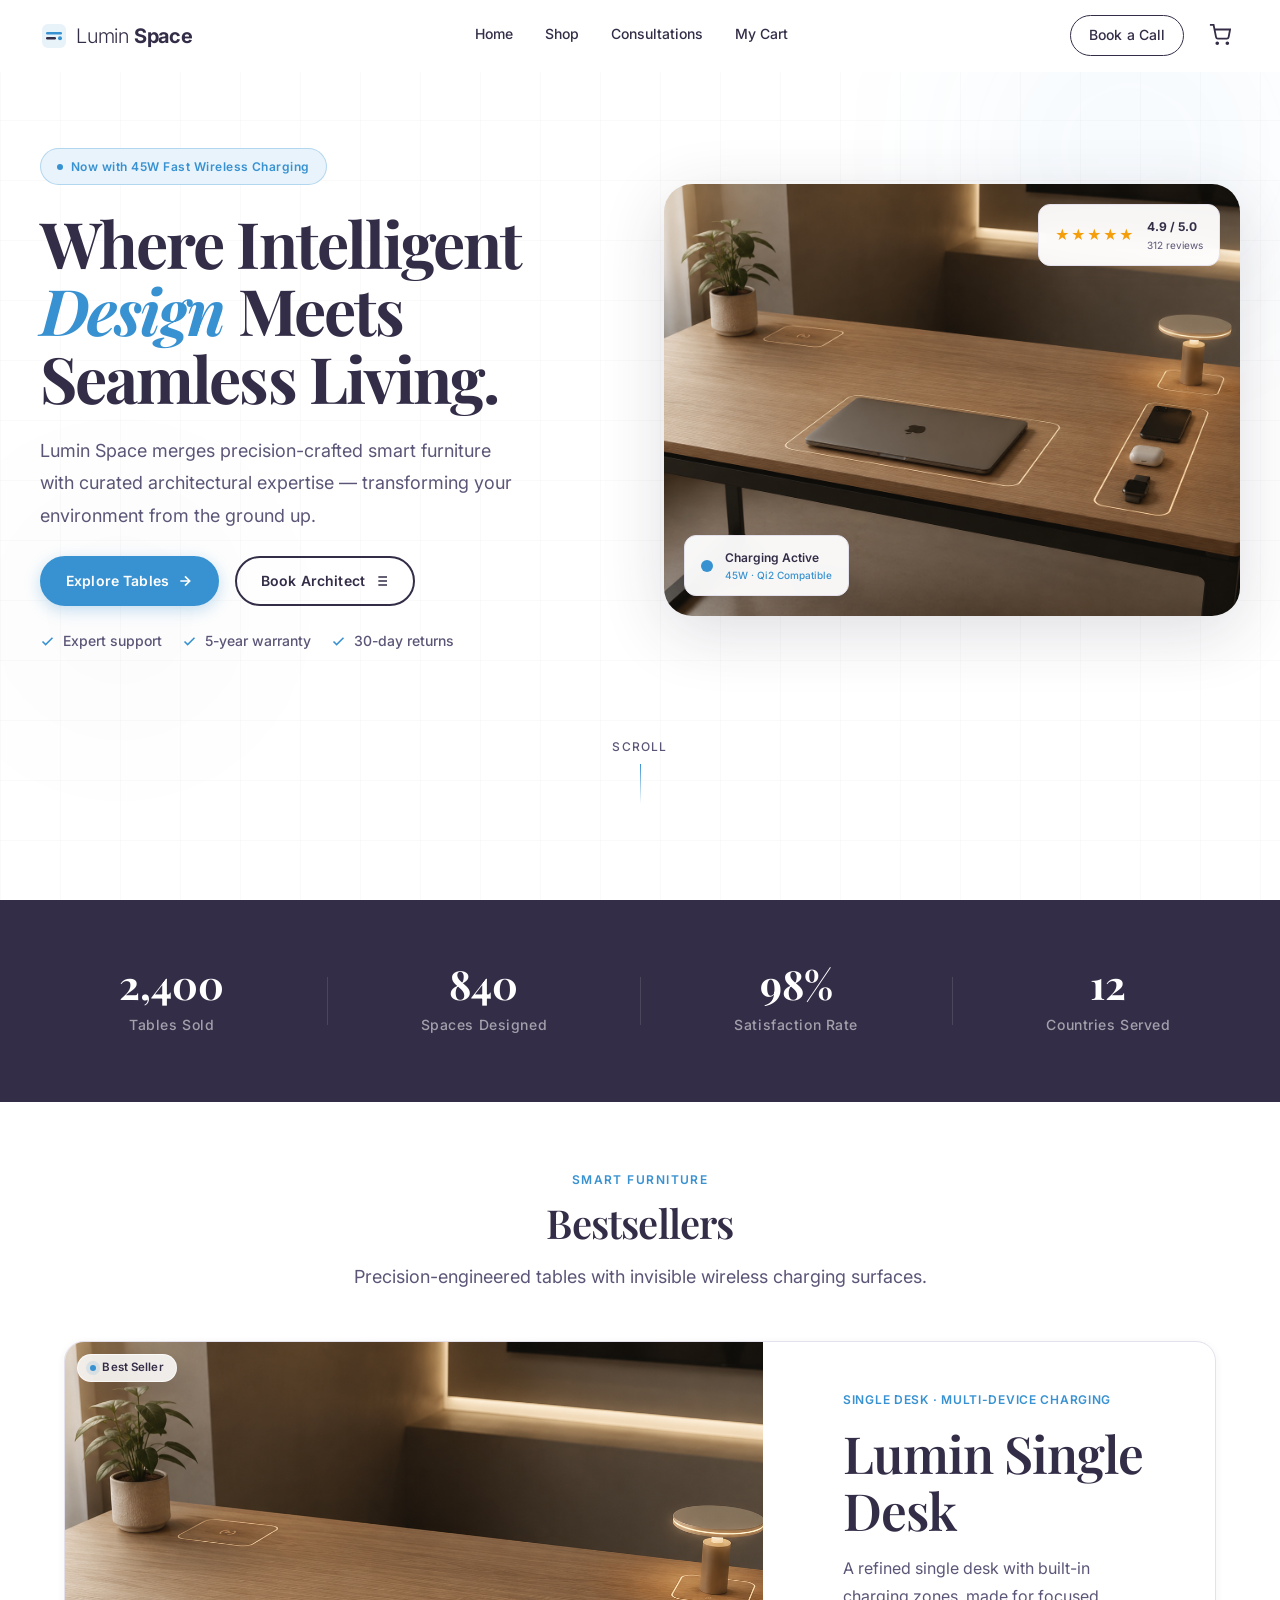
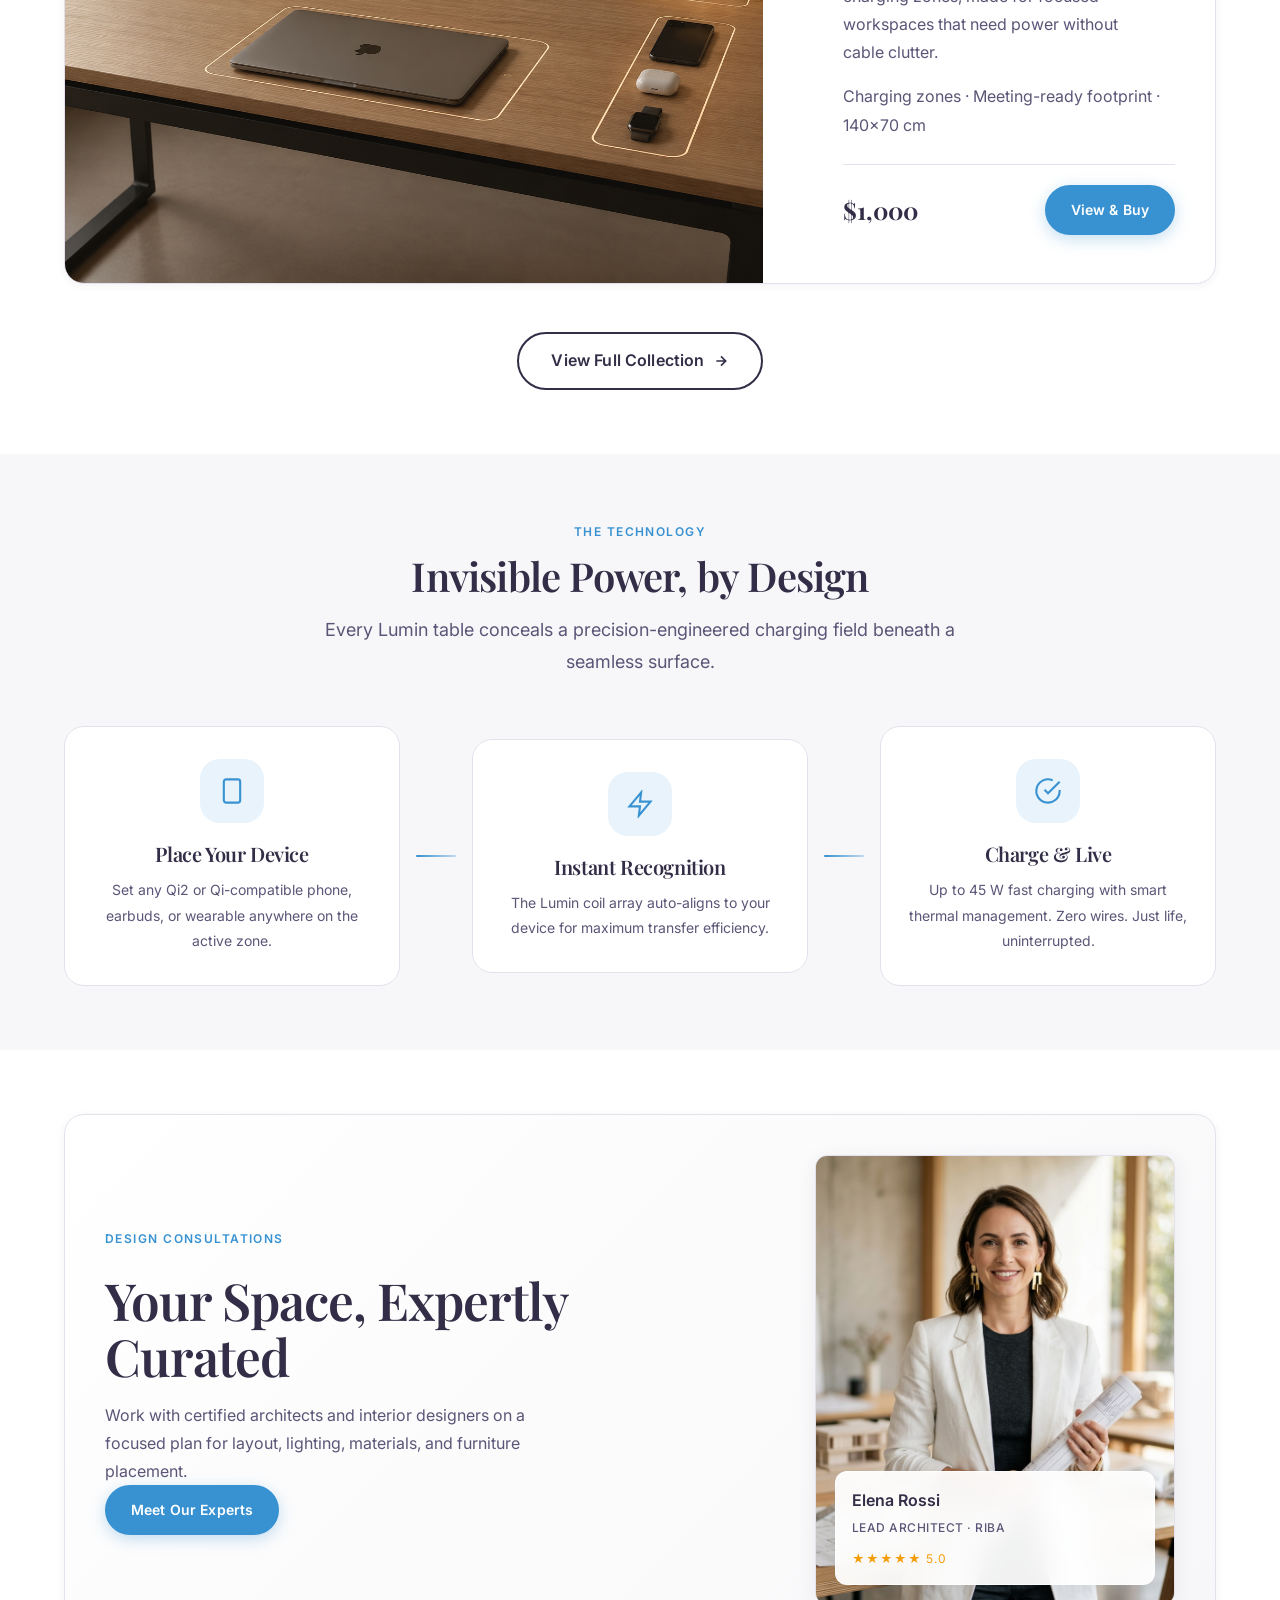
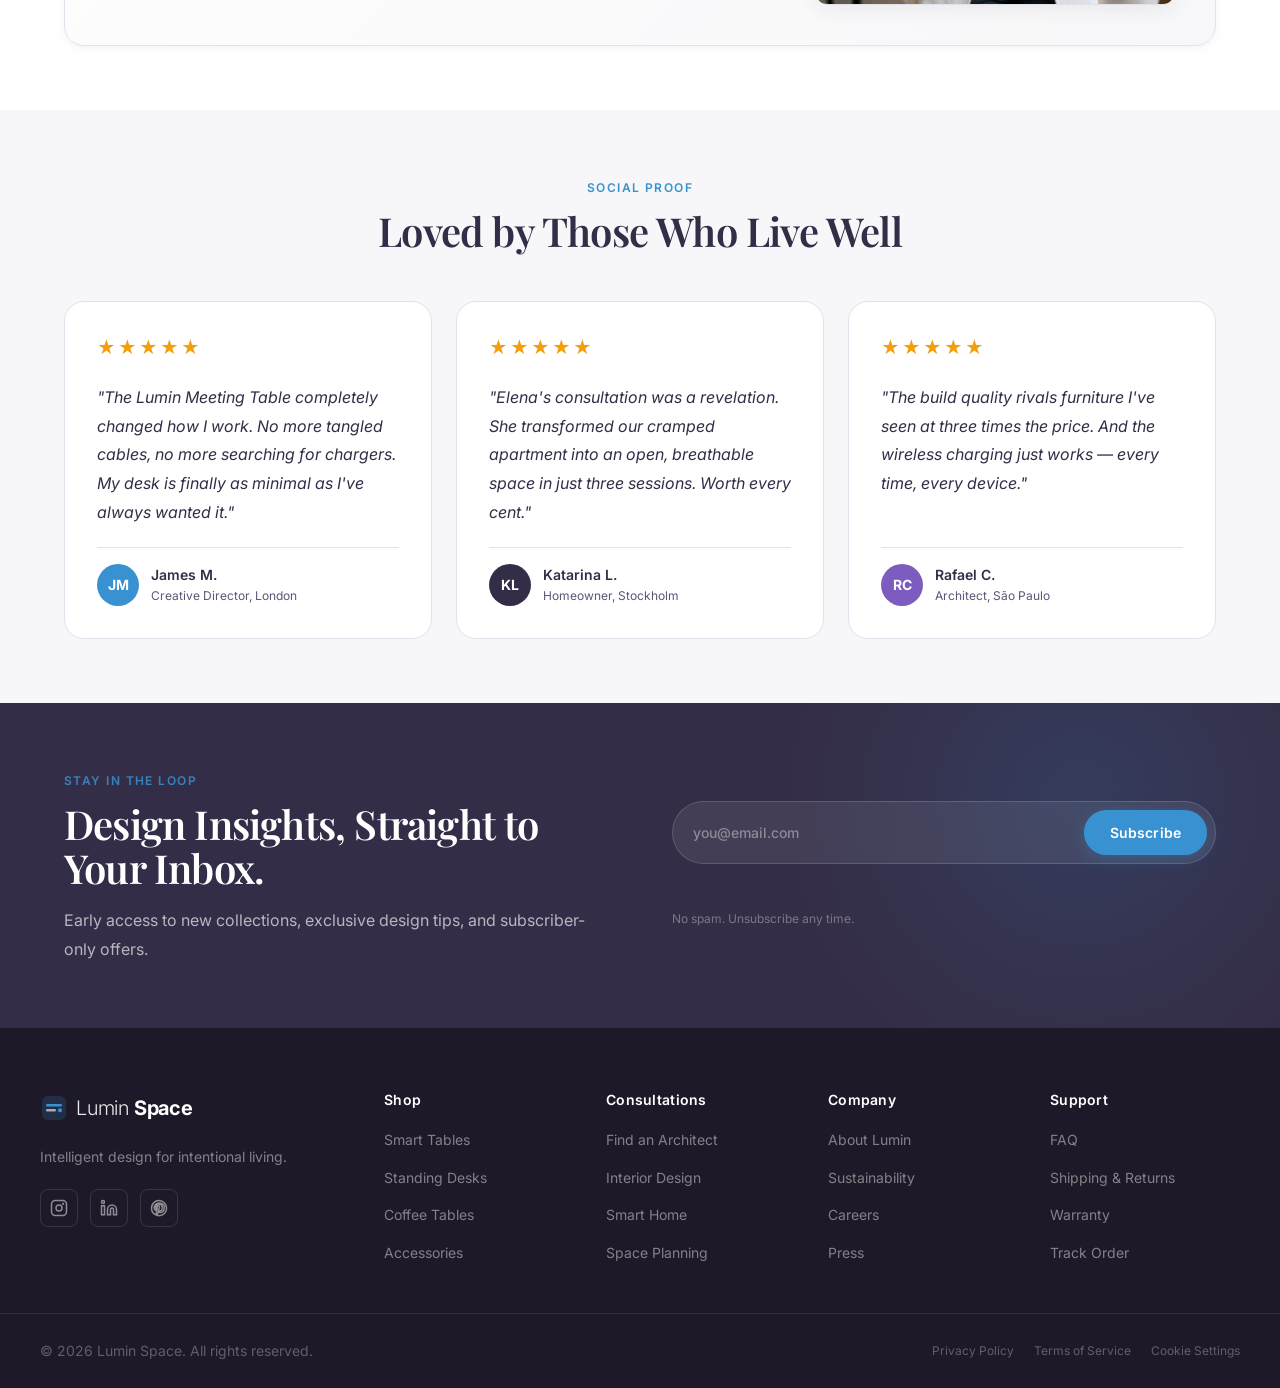
==== commit 6cf2ee94: "Update trust item text in index.html" ====
--- a/index.html
+++ b/index.html
@@ -55,7 +55,7 @@
         <div class="hero-trust">
           <div class="trust-item">
             <svg width="15" height="15" viewBox="0 0 24 24" fill="none" stroke="#3892d1" stroke-width="2.5"><polyline points="20 6 9 17 4 12"/></svg>
-            Free shipping over $1,200
+            Expert support
           </div>
           <div class="trust-item">
             <svg width="15" height="15" viewBox="0 0 24 24" fill="none" stroke="#3892d1" stroke-width="2.5"><polyline points="20 6 9 17 4 12"/></svg>
